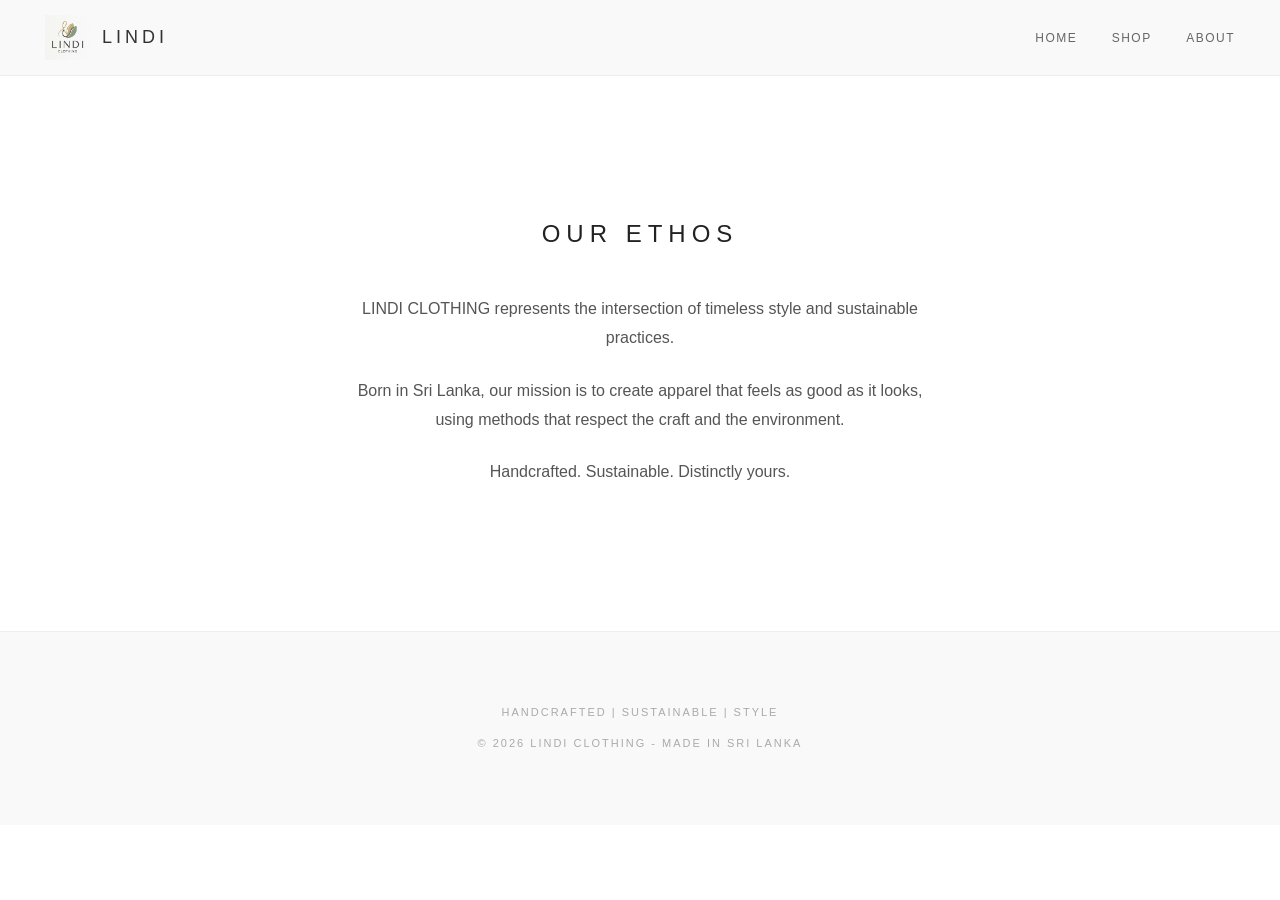
==== about.html @ 9caa73f7 "Update about.html" ====
<!DOCTYPE html>
<html lang="en">
<head>
  <meta charset="UTF-8">
  <title>About Us | LINDI CLOTHING</title>
  <meta name="viewport" content="width=device-width, initial-scale=1.0">
  <link rel="icon" type="image/png" href="favicon.png">
  <style>
    /* Modern Sans-Serif Stack */
    body { 
      font-family: 'Inter', -apple-system, BlinkMacSystemFont, "Segoe UI", Roboto, Arial, sans-serif; 
      margin: 0; 
      background: #ffffff; 
      color: #222; 
      line-height: 1.8;
    }
    
    /* Navigation - Consistent f9f9f9 */
    nav { 
      background: #f9f9f9; 
      padding: 15px 30px; 
      display: flex; 
      justify-content: space-between; 
      align-items: center; 
      border-bottom: 1px solid #eee; 
    }
    .logo-container { display: flex; align-items: center; text-decoration: none; }
    .logo-img { height: 45px; margin-right: 12px; }
    .brand-name { font-size: 18px; letter-spacing: 4px; color: #333; font-weight: 500; text-transform: uppercase; }
    nav a { color: #666; text-decoration: none; margin: 0 15px; font-size: 12px; letter-spacing: 1.5px; font-weight: 500; }
    
    /* Content Styling */
    .content { max-width: 600px; margin: 100px auto; padding: 20px; text-align: center; }
    .content h1 { font-weight: 400; letter-spacing: 6px; text-transform: uppercase; font-size: 24px; margin-bottom: 40px; }
    .content p { color: #555; font-size: 16px; margin-bottom: 24px; font-weight: 300; }
    
    /* Footer - Consistent f9f9f9 */
    footer { background: #f9f9f9; text-align: center; padding: 60px 20px; font-size: 11px; color: #aaa; letter-spacing: 2px; border-top: 1px solid #eee; margin-top: 100px; text-transform: uppercase; }
  </style>
</head>
<body>

<nav>
  <a href="index.html" class="logo-container">
    <img src="logo.png" alt="Lindi Logo" class="logo-img">
    <span class="brand-name">LINDI</span>
  </a>
  <div>
    <a href="index.html">HOME</a>
    <a href="shop.html">SHOP</a>
    <a href="about.html">ABOUT</a>
  </div>
</nav>

<div class="content">
  <h1>Our Ethos</h1>
  <p>LINDI CLOTHING represents the intersection of timeless style and sustainable practices.</p>
  <p>Born in Sri Lanka, our mission is to create apparel that feels as good as it looks, using methods that respect the craft and the environment.</p>
  <p>Handcrafted. Sustainable. Distinctly yours.</p>
</div>

<footer>
  <p>HANDCRAFTED | SUSTAINABLE | STYLE</p>
  <p>&copy; 2026 LINDI CLOTHING - MADE IN SRI LANKA</p>
</footer>

</body>
</html>
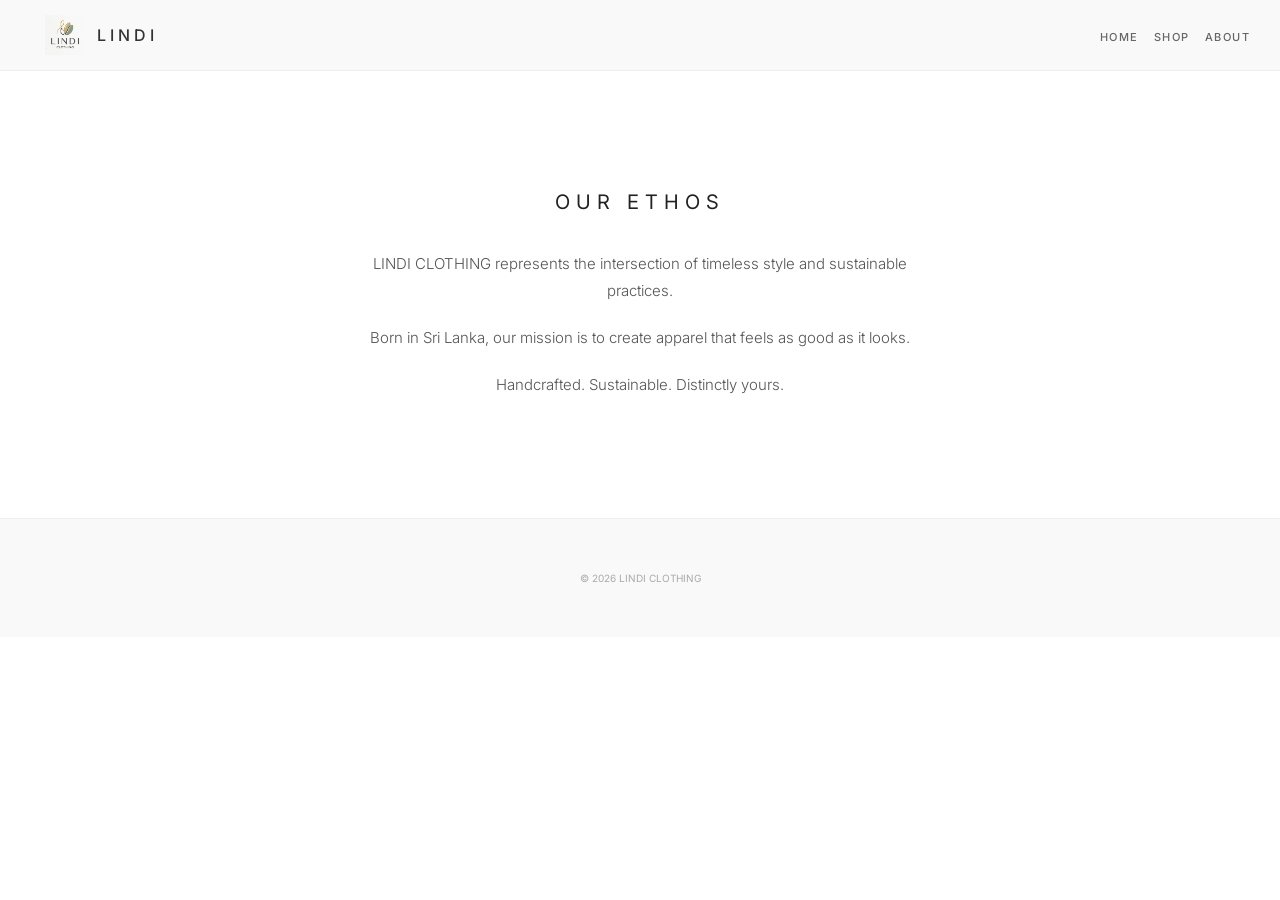
==== commit 61b9f915: "Update about.html" ====
--- a/about.html
+++ b/about.html
@@ -5,64 +5,46 @@
   <title>About Us | LINDI CLOTHING</title>
   <meta name="viewport" content="width=device-width, initial-scale=1.0">
   <link rel="icon" type="image/png" href="favicon.png">
+  <link href="https://fonts.googleapis.com/css2?family=Inter:wght@300;400;500;600&display=swap" rel="stylesheet">
   <style>
-    /* Modern Sans-Serif Stack */
-    body { 
-      font-family: 'Inter', -apple-system, BlinkMacSystemFont, "Segoe UI", Roboto, Arial, sans-serif; 
-      margin: 0; 
-      background: #ffffff; 
-      color: #222; 
-      line-height: 1.8;
+    body { font-family: 'Inter', sans-serif; margin: 0; background: #ffffff; color: #222; line-height: 1.8; }
+    nav { background: #f9f9f9; padding: 15px 30px; display: flex; justify-content: space-between; align-items: center; border-bottom: 1px solid #eee; }
+    .logo-container { display: flex; align-items: center; text-decoration: none; }
+    .logo-img { height: 40px; margin-right: 12px; }
+    .brand-name { font-size: 16px; letter-spacing: 4px; color: #333; font-weight: 500; text-transform: uppercase; }
+    nav a { color: #666; text-decoration: none; margin-left: 15px; font-size: 11px; letter-spacing: 1.5px; font-weight: 500; }
+    
+    .content { max-width: 600px; margin: 80px auto; padding: 20px; text-align: center; }
+    .content h1 { font-weight: 400; letter-spacing: 6px; text-transform: uppercase; font-size: 20px; margin-bottom: 30px; }
+    .content p { color: #555; font-size: 15px; margin-bottom: 20px; font-weight: 300; }
+    
+    footer { background: #f9f9f9; text-align: center; padding: 40px 20px; font-size: 10px; color: #aaa; border-top: 1px solid #eee; margin-top: 60px; text-transform: uppercase; }
+
+    @media (max-width: 768px) {
+      nav { flex-direction: column; padding: 15px; }
+      .logo-container { margin-bottom: 10px; }
+      nav div { display: flex; justify-content: center; width: 100%; }
+      nav a { margin: 0 10px; }
+      .content { margin: 40px auto; }
     }
-    
-    /* Navigation - Consistent f9f9f9 */
-    nav { 
-      background: #f9f9f9; 
-      padding: 15px 30px; 
-      display: flex; 
-      justify-content: space-between; 
-      align-items: center; 
-      border-bottom: 1px solid #eee; 
-    }
-    .logo-container { display: flex; align-items: center; text-decoration: none; }
-    .logo-img { height: 45px; margin-right: 12px; }
-    .brand-name { font-size: 18px; letter-spacing: 4px; color: #333; font-weight: 500; text-transform: uppercase; }
-    nav a { color: #666; text-decoration: none; margin: 0 15px; font-size: 12px; letter-spacing: 1.5px; font-weight: 500; }
-    
-    /* Content Styling */
-    .content { max-width: 600px; margin: 100px auto; padding: 20px; text-align: center; }
-    .content h1 { font-weight: 400; letter-spacing: 6px; text-transform: uppercase; font-size: 24px; margin-bottom: 40px; }
-    .content p { color: #555; font-size: 16px; margin-bottom: 24px; font-weight: 300; }
-    
-    /* Footer - Consistent f9f9f9 */
-    footer { background: #f9f9f9; text-align: center; padding: 60px 20px; font-size: 11px; color: #aaa; letter-spacing: 2px; border-top: 1px solid #eee; margin-top: 100px; text-transform: uppercase; }
   </style>
 </head>
 <body>
-
 <nav>
   <a href="index.html" class="logo-container">
     <img src="logo.png" alt="Lindi Logo" class="logo-img">
     <span class="brand-name">LINDI</span>
   </a>
-  <div>
-    <a href="index.html">HOME</a>
-    <a href="shop.html">SHOP</a>
-    <a href="about.html">ABOUT</a>
-  </div>
+  <div><a href="index.html">HOME</a><a href="shop.html">SHOP</a><a href="about.html">ABOUT</a></div>
 </nav>
 
 <div class="content">
   <h1>Our Ethos</h1>
   <p>LINDI CLOTHING represents the intersection of timeless style and sustainable practices.</p>
-  <p>Born in Sri Lanka, our mission is to create apparel that feels as good as it looks, using methods that respect the craft and the environment.</p>
+  <p>Born in Sri Lanka, our mission is to create apparel that feels as good as it looks.</p>
   <p>Handcrafted. Sustainable. Distinctly yours.</p>
 </div>
 
-<footer>
-  <p>HANDCRAFTED | SUSTAINABLE | STYLE</p>
-  <p>&copy; 2026 LINDI CLOTHING - MADE IN SRI LANKA</p>
-</footer>
-
+<footer><p>&copy; 2026 LINDI CLOTHING</p></footer>
 </body>
 </html>
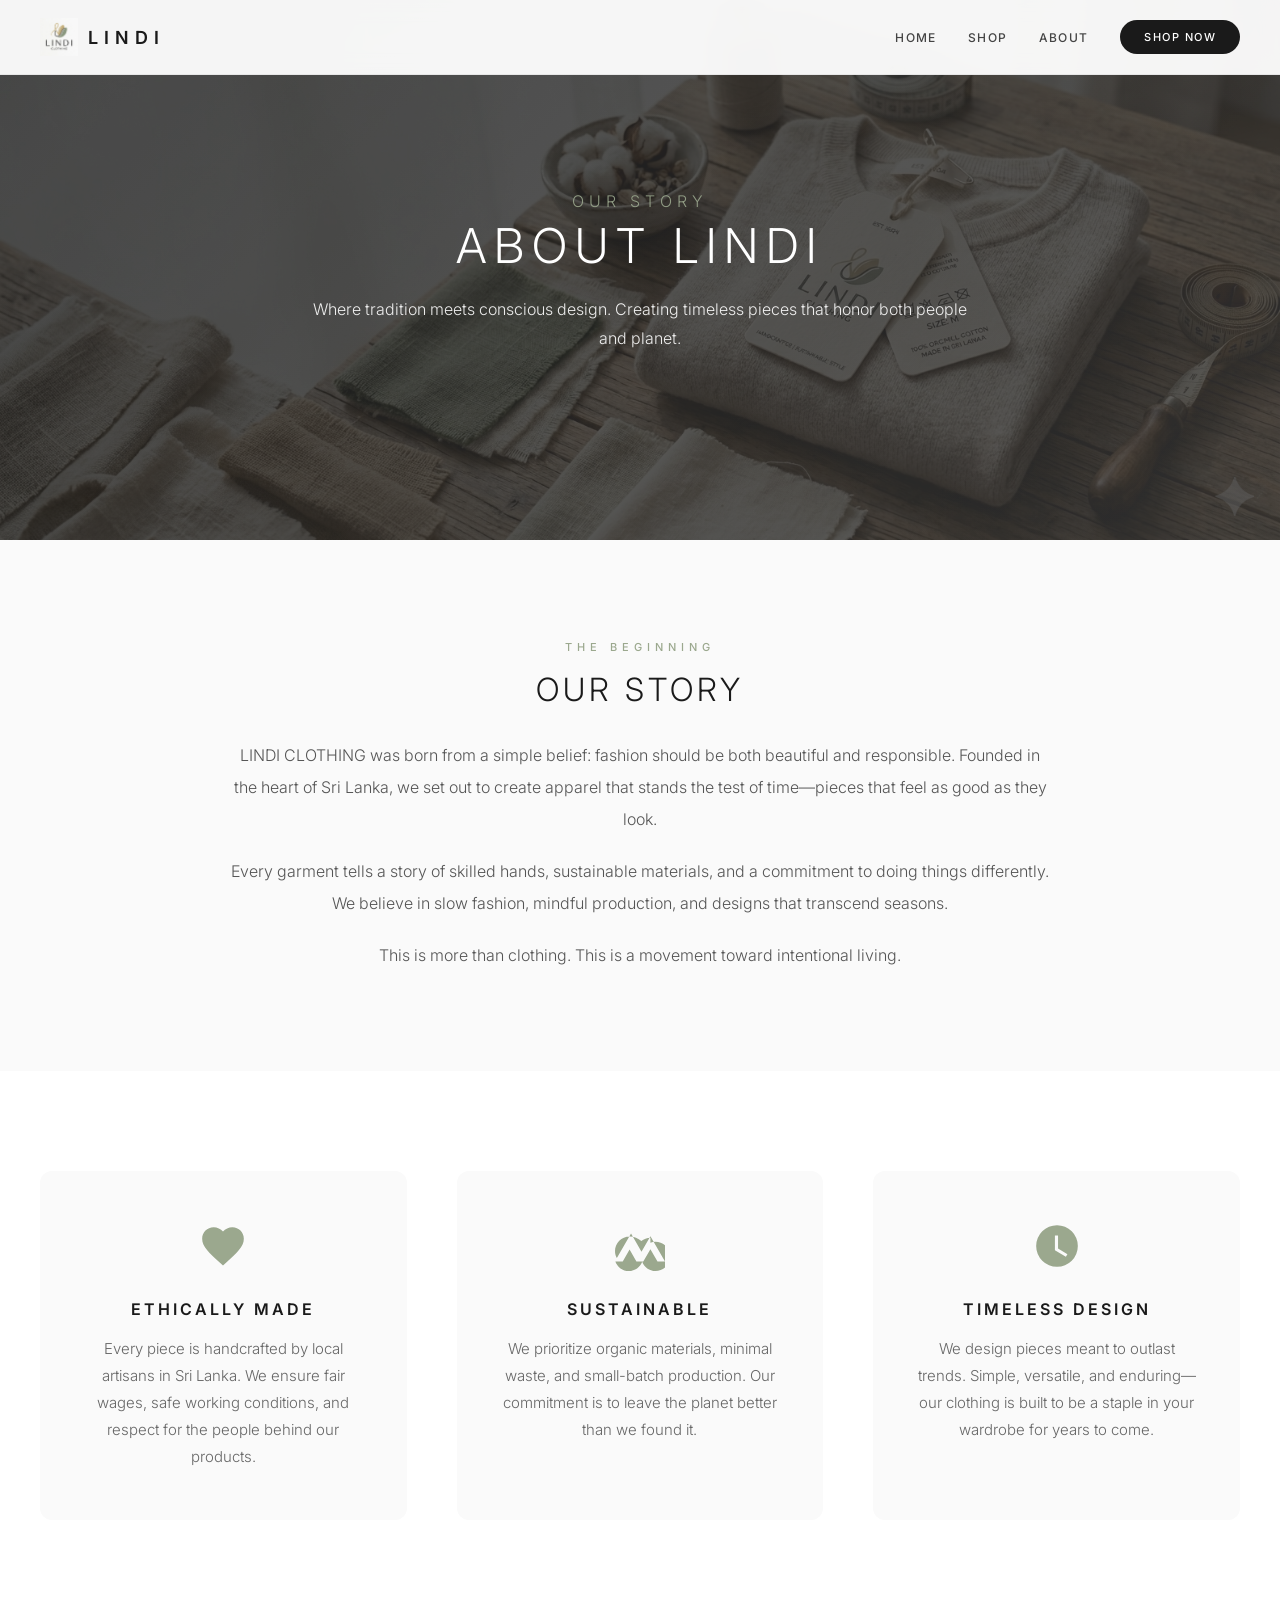
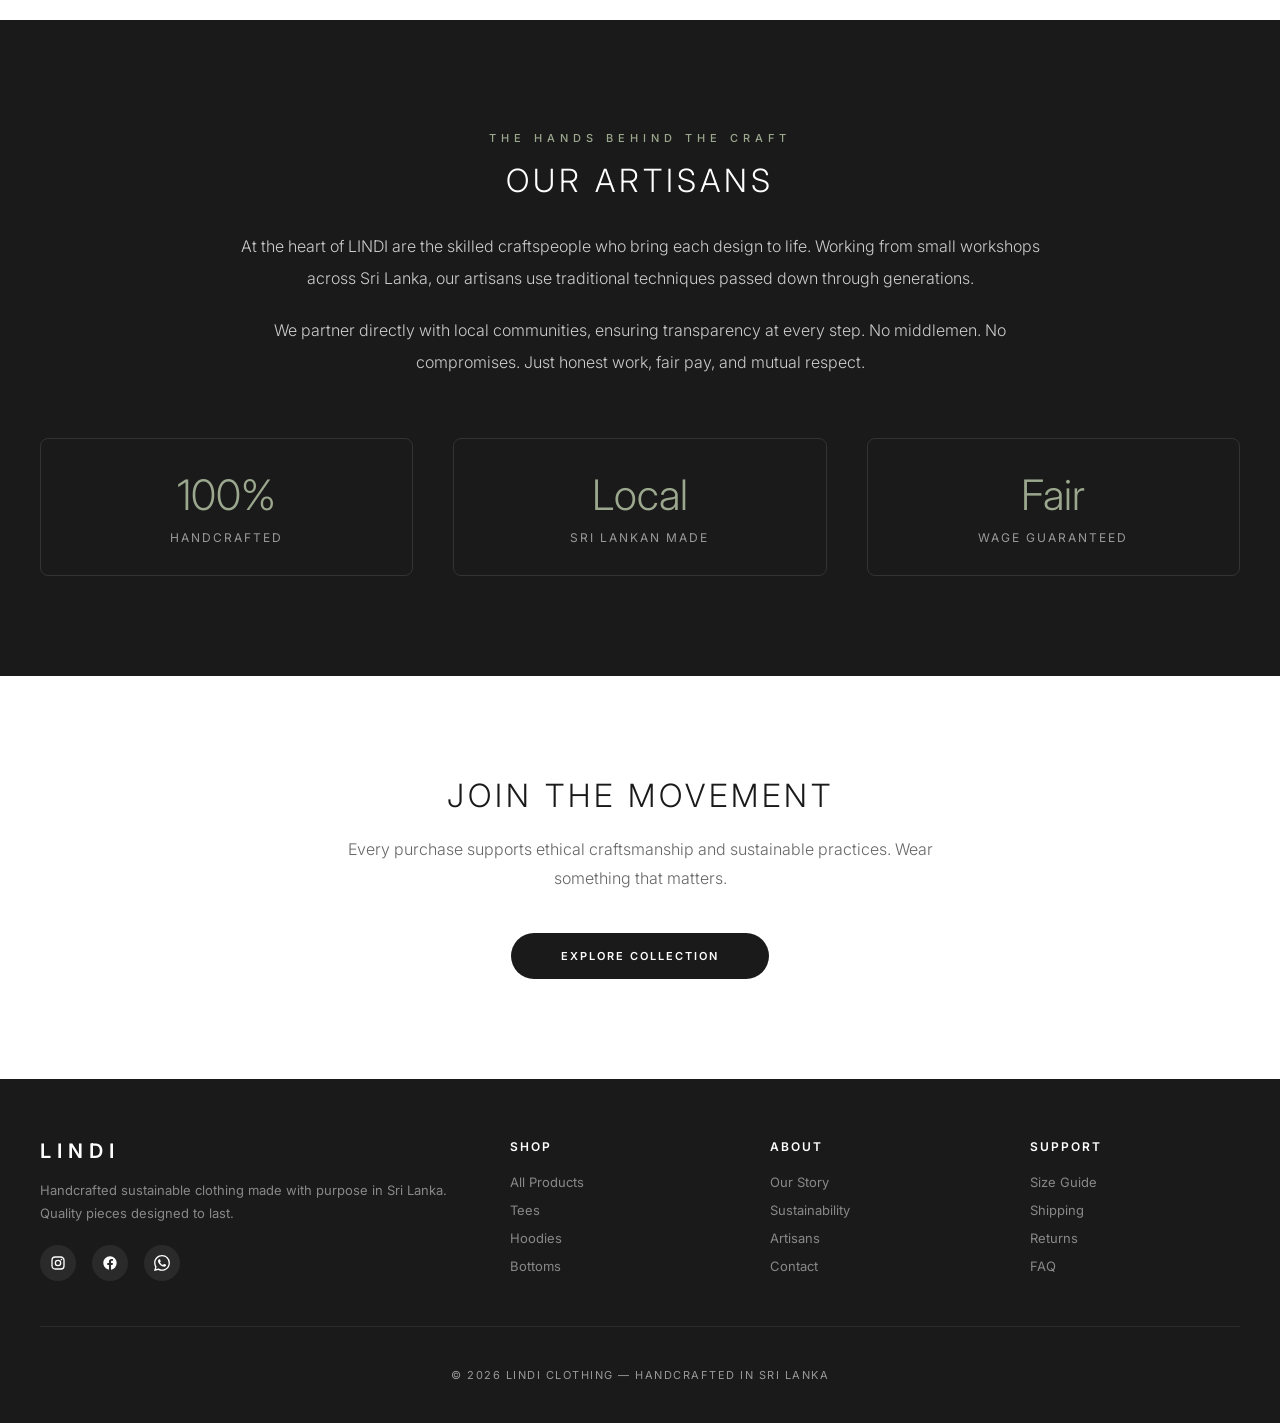
==== commit d0d68066: "Update about.html" ====
--- a/about.html
+++ b/about.html
@@ -5,46 +5,583 @@
   <title>About Us | LINDI CLOTHING</title>
   <meta name="viewport" content="width=device-width, initial-scale=1.0">
   <link rel="icon" type="image/png" href="favicon.png">
-  <link href="https://fonts.googleapis.com/css2?family=Inter:wght@300;400;500;600&display=swap" rel="stylesheet">
+  <link href="https://fonts.googleapis.com/css2?family=Inter:wght@300;400;500;600;700&display=swap" rel="stylesheet">
   <style>
-    body { font-family: 'Inter', sans-serif; margin: 0; background: #ffffff; color: #222; line-height: 1.8; }
-    nav { background: #f9f9f9; padding: 15px 30px; display: flex; justify-content: space-between; align-items: center; border-bottom: 1px solid #eee; }
-    .logo-container { display: flex; align-items: center; text-decoration: none; }
-    .logo-img { height: 40px; margin-right: 12px; }
-    .brand-name { font-size: 16px; letter-spacing: 4px; color: #333; font-weight: 500; text-transform: uppercase; }
-    nav a { color: #666; text-decoration: none; margin-left: 15px; font-size: 11px; letter-spacing: 1.5px; font-weight: 500; }
-    
-    .content { max-width: 600px; margin: 80px auto; padding: 20px; text-align: center; }
-    .content h1 { font-weight: 400; letter-spacing: 6px; text-transform: uppercase; font-size: 20px; margin-bottom: 30px; }
-    .content p { color: #555; font-size: 15px; margin-bottom: 20px; font-weight: 300; }
-    
-    footer { background: #f9f9f9; text-align: center; padding: 40px 20px; font-size: 10px; color: #aaa; border-top: 1px solid #eee; margin-top: 60px; text-transform: uppercase; }
+    *, *::before, *::after { box-sizing: border-box; }
+    body { 
+      font-family: 'Inter', sans-serif; 
+      margin: 0; 
+      background: #fafafa; 
+      color: #1a1a1a; 
+      overflow-x: hidden; 
+    }
+
+    /* --- NAVIGATION --- */
+    nav {
+      background: rgba(255, 255, 255, 0.95);
+      backdrop-filter: blur(10px);
+      padding: 18px 40px;
+      display: flex;
+      justify-content: space-between;
+      align-items: center;
+      position: fixed;
+      top: 0;
+      left: 0;
+      right: 0;
+      z-index: 1000;
+      border-bottom: 1px solid rgba(0,0,0,0.06);
+      transition: padding 0.3s, box-shadow 0.3s;
+    }
+    nav.scrolled { 
+      padding: 12px 40px; 
+      box-shadow: 0 2px 20px rgba(0,0,0,0.08);
+    }
+    .logo-container { 
+      display: flex; 
+      align-items: center; 
+      text-decoration: none;
+      transition: transform 0.3s;
+    }
+    .logo-container:hover { transform: scale(1.02); }
+    .logo-img { height: 38px; margin-right: 10px; }
+    .brand-name { 
+      font-size: 18px; 
+      letter-spacing: 6px; 
+      color: #1a1a1a; 
+      font-weight: 600; 
+      text-transform: uppercase; 
+    }
+    .nav-links { display: flex; align-items: center; gap: 32px; }
+    .nav-link { 
+      color: #444; 
+      text-decoration: none; 
+      font-size: 12px; 
+      letter-spacing: 1.2px; 
+      font-weight: 500; 
+      text-transform: uppercase; 
+      position: relative;
+      transition: color 0.3s;
+    }
+    .nav-link::after {
+      content: '';
+      position: absolute;
+      bottom: -4px;
+      left: 0;
+      width: 0;
+      height: 2px;
+      background: #9BA88E;
+      transition: width 0.3s;
+    }
+    .nav-link:hover { color: #9BA88E; }
+    .nav-link:hover::after { width: 100%; }
+    .nav-cta {
+      padding: 10px 24px;
+      background: #1a1a1a;
+      color: #fff;
+      border-radius: 30px;
+      font-size: 11px;
+      letter-spacing: 1.5px;
+      font-weight: 500;
+      text-transform: uppercase;
+      transition: all 0.3s;
+    }
+    .nav-cta:hover { 
+      background: #9BA88E; 
+      transform: translateY(-2px);
+      box-shadow: 0 4px 12px rgba(155, 168, 142, 0.3);
+    }
+    .mobile-menu-btn {
+      display: none;
+      background: none;
+      border: none;
+      cursor: pointer;
+      padding: 8px;
+    }
+    .mobile-menu-btn span {
+      display: block;
+      width: 24px;
+      height: 2px;
+      background: #1a1a1a;
+      margin: 5px 0;
+      transition: 0.3s;
+    }
+
+    /* --- HERO SECTION --- */
+    .about-hero {
+      position: relative;
+      height: 60vh;
+      display: flex;
+      align-items: center;
+      justify-content: center;
+      text-align: center;
+      background: linear-gradient(135deg, #1a1a1a 0%, #3a3a3a 100%);
+      overflow: hidden;
+      margin-top: 0;
+    }
+    .about-hero::before {
+      content: '';
+      position: absolute;
+      inset: 0;
+      background: url('hero.png') no-repeat center center;
+      background-size: cover;
+      opacity: 0.2;
+      animation: subtleZoom 15s ease-in-out infinite alternate;
+    }
+    @keyframes subtleZoom {
+      0% { transform: scale(1); }
+      100% { transform: scale(1.05); }
+    }
+    .about-hero-content {
+      position: relative;
+      z-index: 2;
+      color: #fff;
+      padding: 0 20px;
+      max-width: 700px;
+    }
+    .about-hero-eyebrow {
+      font-size: 11px;
+      letter-spacing: 5px;
+      text-transform: uppercase;
+      color: #9BA88E;
+      margin-bottom: 16px;
+      font-weight: 500;
+    }
+    .about-hero h1 {
+      font-size: 48px;
+      font-weight: 300;
+      letter-spacing: 8px;
+      text-transform: uppercase;
+      margin: 0 0 20px;
+    }
+    .about-hero p {
+      font-size: 16px;
+      font-weight: 300;
+      line-height: 1.8;
+      opacity: 0.9;
+      margin: 0;
+    }
+
+    /* --- STORY SECTION --- */
+    .story-section {
+      max-width: 900px;
+      margin: 100px auto;
+      padding: 0 40px;
+      text-align: center;
+    }
+    .section-eyebrow {
+      font-size: 11px;
+      letter-spacing: 5px;
+      text-transform: uppercase;
+      color: #9BA88E;
+      font-weight: 500;
+      margin-bottom: 16px;
+    }
+    .section-title {
+      font-size: 32px;
+      font-weight: 300;
+      letter-spacing: 4px;
+      text-transform: uppercase;
+      margin: 0 0 30px;
+    }
+    .story-text {
+      font-size: 16px;
+      line-height: 2;
+      color: #555;
+      font-weight: 300;
+      margin-bottom: 20px;
+    }
+
+    /* --- VALUES GRID --- */
+    .values-section {
+      background: #fff;
+      padding: 100px 40px;
+    }
+    .values-grid {
+      max-width: 1200px;
+      margin: 0 auto;
+      display: grid;
+      grid-template-columns: repeat(auto-fit, minmax(320px, 1fr));
+      gap: 50px;
+    }
+    .value-card {
+      text-align: center;
+      padding: 50px 40px;
+      background: #fafafa;
+      border-radius: 12px;
+      transition: all 0.3s;
+    }
+    .value-card:hover {
+      transform: translateY(-8px);
+      box-shadow: 0 12px 30px rgba(0,0,0,0.1);
+      background: #fff;
+    }
+    .value-icon {
+      width: 50px;
+      height: 50px;
+      margin: 0 auto 24px;
+      fill: #9BA88E;
+      transition: transform 0.3s;
+    }
+    .value-card:hover .value-icon {
+      transform: scale(1.1);
+    }
+    .value-title {
+      font-size: 16px;
+      letter-spacing: 3px;
+      text-transform: uppercase;
+      font-weight: 600;
+      margin: 0 0 16px;
+      color: #1a1a1a;
+    }
+    .value-desc {
+      font-size: 15px;
+      line-height: 1.8;
+      color: #666;
+      font-weight: 300;
+      margin: 0;
+    }
+
+    /* --- ARTISANS SECTION --- */
+    .artisans-section {
+      background: #1a1a1a;
+      color: #fff;
+      padding: 100px 40px;
+      text-align: center;
+    }
+    .artisans-section .section-eyebrow {
+      color: #9BA88E;
+    }
+    .artisans-section .section-title {
+      color: #fff;
+    }
+    .artisans-content {
+      max-width: 800px;
+      margin: 0 auto;
+    }
+    .artisans-text {
+      font-size: 16px;
+      line-height: 2;
+      color: #ccc;
+      font-weight: 300;
+      margin-bottom: 20px;
+    }
+    .stats {
+      display: grid;
+      grid-template-columns: repeat(auto-fit, minmax(200px, 1fr));
+      gap: 40px;
+      margin-top: 60px;
+    }
+    .stat {
+      padding: 30px 20px;
+      border: 1px solid #333;
+      border-radius: 8px;
+      transition: all 0.3s;
+    }
+    .stat:hover {
+      border-color: #9BA88E;
+      transform: translateY(-5px);
+    }
+    .stat-number {
+      font-size: 42px;
+      font-weight: 300;
+      color: #9BA88E;
+      margin: 0 0 10px;
+    }
+    .stat-label {
+      font-size: 12px;
+      letter-spacing: 2px;
+      text-transform: uppercase;
+      color: #999;
+      margin: 0;
+    }
+
+    /* --- CTA SECTION --- */
+    .cta-section {
+      background: #fff;
+      padding: 100px 40px;
+      text-align: center;
+    }
+    .cta-content {
+      max-width: 600px;
+      margin: 0 auto;
+    }
+    .cta-title {
+      font-size: 32px;
+      font-weight: 300;
+      letter-spacing: 4px;
+      text-transform: uppercase;
+      margin: 0 0 20px;
+    }
+    .cta-text {
+      font-size: 16px;
+      line-height: 1.8;
+      color: #666;
+      font-weight: 300;
+      margin: 0 0 40px;
+    }
+    .cta-btn {
+      display: inline-block;
+      padding: 16px 50px;
+      background: #1a1a1a;
+      color: #fff;
+      text-decoration: none;
+      font-size: 11px;
+      letter-spacing: 2px;
+      font-weight: 600;
+      text-transform: uppercase;
+      border-radius: 30px;
+      transition: all 0.3s;
+    }
+    .cta-btn:hover {
+      background: #9BA88E;
+      transform: translateY(-3px);
+      box-shadow: 0 8px 25px rgba(155, 168, 142, 0.4);
+    }
+
+    /* --- FOOTER --- */
+    footer {
+      background: #1a1a1a;
+      color: #999;
+      padding: 60px 40px 30px;
+    }
+    .footer-content {
+      max-width: 1200px;
+      margin: 0 auto;
+      display: grid;
+      grid-template-columns: 2fr 1fr 1fr 1fr;
+      gap: 50px;
+      margin-bottom: 40px;
+    }
+    .footer-brand h3 {
+      font-size: 20px;
+      letter-spacing: 6px;
+      text-transform: uppercase;
+      color: #fff;
+      margin: 0 0 16px;
+      font-weight: 600;
+    }
+    .footer-brand p {
+      font-size: 13px;
+      line-height: 1.8;
+      color: #888;
+      margin: 0 0 20px;
+    }
+    .social-links {
+      display: flex;
+      gap: 16px;
+    }
+    .social-links a {
+      width: 36px;
+      height: 36px;
+      background: #2a2a2a;
+      border-radius: 50%;
+      display: flex;
+      align-items: center;
+      justify-content: center;
+      transition: all 0.3s;
+    }
+    .social-links a:hover {
+      background: #9BA88E;
+      transform: translateY(-3px);
+    }
+    .social-links svg {
+      width: 16px;
+      height: 16px;
+      fill: #fff;
+    }
+    .footer-section h4 {
+      font-size: 12px;
+      letter-spacing: 2px;
+      text-transform: uppercase;
+      color: #fff;
+      margin: 0 0 20px;
+      font-weight: 600;
+    }
+    .footer-section a {
+      display: block;
+      color: #888;
+      text-decoration: none;
+      font-size: 13px;
+      margin-bottom: 12px;
+      transition: color 0.3s;
+    }
+    .footer-section a:hover { color: #9BA88E; }
+    .footer-bottom {
+      border-top: 1px solid #2a2a2a;
+      padding-top: 30px;
+      text-align: center;
+      font-size: 11px;
+      letter-spacing: 1.5px;
+      text-transform: uppercase;
+    }
+
+    /* --- RESPONSIVE --- */
+    @media (max-width: 968px) {
+      .nav-links { display: none; }
+      .mobile-menu-btn { display: block; }
+      .footer-content { grid-template-columns: 1fr; gap: 40px; }
+      .stats { grid-template-columns: 1fr; }
+    }
 
     @media (max-width: 768px) {
-      nav { flex-direction: column; padding: 15px; }
-      .logo-container { margin-bottom: 10px; }
-      nav div { display: flex; justify-content: center; width: 100%; }
-      nav a { margin: 0 10px; }
-      .content { margin: 40px auto; }
+      nav { padding: 15px 20px; }
+      .about-hero { height: 50vh; }
+      .about-hero h1 { font-size: 32px; letter-spacing: 4px; }
+      .section-title { font-size: 24px; }
+      .story-section { margin: 60px auto; padding: 0 20px; }
+      .values-section { padding: 60px 20px; }
+      .artisans-section { padding: 60px 20px; }
+      .cta-section { padding: 60px 20px; }
+      .values-grid { gap: 30px; }
     }
   </style>
 </head>
 <body>
-<nav>
+
+<!-- NAVIGATION -->
+<nav id="nav">
   <a href="index.html" class="logo-container">
     <img src="logo.png" alt="Lindi Logo" class="logo-img">
     <span class="brand-name">LINDI</span>
   </a>
-  <div><a href="index.html">HOME</a><a href="shop.html">SHOP</a><a href="about.html">ABOUT</a></div>
+  <div class="nav-links">
+    <a href="index.html" class="nav-link">Home</a>
+    <a href="shop.html" class="nav-link">Shop</a>
+    <a href="about.html" class="nav-link">About</a>
+    <a href="shop.html" class="nav-link nav-cta">Shop Now</a>
+  </div>
+  <button class="mobile-menu-btn">
+    <span></span>
+    <span></span>
+    <span></span>
+  </button>
 </nav>
 
-<div class="content">
-  <h1>Our Ethos</h1>
-  <p>LINDI CLOTHING represents the intersection of timeless style and sustainable practices.</p>
-  <p>Born in Sri Lanka, our mission is to create apparel that feels as good as it looks.</p>
-  <p>Handcrafted. Sustainable. Distinctly yours.</p>
-</div>
-
-<footer><p>&copy; 2026 LINDI CLOTHING</p></footer>
+<!-- HERO -->
+<section class="about-hero">
+  <div class="about-hero-content">
+    <p class="about-hero-eyebrow">Our Story</p>
+    <h1>About Lindi</h1>
+    <p>Where tradition meets conscious design. Creating timeless pieces that honor both people and planet.</p>
+  </div>
+</section>
+
+<!-- STORY -->
+<section class="story-section">
+  <p class="section-eyebrow">The Beginning</p>
+  <h2 class="section-title">Our Story</h2>
+  <p class="story-text">LINDI CLOTHING was born from a simple belief: fashion should be both beautiful and responsible. Founded in the heart of Sri Lanka, we set out to create apparel that stands the test of time—pieces that feel as good as they look.</p>
+  <p class="story-text">Every garment tells a story of skilled hands, sustainable materials, and a commitment to doing things differently. We believe in slow fashion, mindful production, and designs that transcend seasons.</p>
+  <p class="story-text">This is more than clothing. This is a movement toward intentional living.</p>
+</section>
+
+<!-- VALUES -->
+<section class="values-section">
+  <div class="values-grid">
+    <div class="value-card">
+      <svg class="value-icon" viewBox="0 0 24 24"><path d="M12 21.35l-1.45-1.32C5.4 15.36 2 12.28 2 8.5 2 5.42 4.42 3 7.5 3c1.74 0 3.41.81 4.5 2.09C13.09 3.81 14.76 3 16.5 3 19.58 3 22 5.42 22 8.5c0 3.78-3.4 6.86-8.55 11.54L12 21.35z"/></svg>
+      <h3 class="value-title">Ethically Made</h3>
+      <p class="value-desc">Every piece is handcrafted by local artisans in Sri Lanka. We ensure fair wages, safe working conditions, and respect for the people behind our products.</p>
+    </div>
+
+    <div class="value-card">
+      <svg class="value-icon" viewBox="0 0 24 24"><path d="M17 8C15.32 8 13.84 8.61 12.65 9.61 11.16 8.23 9.18 7.39 7 7.39 3.13 7.39 0 10.52 0 14.39c0 1.24.32 2.41.89 3.42L7.7 6.03l5.01 8.68L17 7.27 24 19.39h-3.6L17 13.52l-3.43 5.87h-3.28L7 13.7l-3.29 5.69H.16C1.1 22.07 3.65 24 6.64 24c2.93 0 5.44-1.88 6.4-4.47C14 22.12 16.5 24 19.43 24 23.3 24 26.43 20.87 26.43 17c0-3.87-3.13-7-7-7-.86 0-1.69.15-2.43.44V8z"/></svg>
+      <h3 class="value-title">Sustainable</h3>
+      <p class="value-desc">We prioritize organic materials, minimal waste, and small-batch production. Our commitment is to leave the planet better than we found it.</p>
+    </div>
+
+    <div class="value-card">
+      <svg class="value-icon" viewBox="0 0 24 24"><path d="M12 2A10 10 0 0 0 2 12a10 10 0 0 0 10 10 10 10 0 0 0 10-10A10 10 0 0 0 12 2zm.5 5v6.2l4.5 2.7-.75 1.3L11 14V7h1.5z"/></svg>
+      <h3 class="value-title">Timeless Design</h3>
+      <p class="value-desc">We design pieces meant to outlast trends. Simple, versatile, and enduring—our clothing is built to be a staple in your wardrobe for years to come.</p>
+    </div>
+  </div>
+</section>
+
+<!-- ARTISANS -->
+<section class="artisans-section">
+  <div class="artisans-content">
+    <p class="section-eyebrow">The Hands Behind the Craft</p>
+    <h2 class="section-title">Our Artisans</h2>
+    <p class="artisans-text">At the heart of LINDI are the skilled craftspeople who bring each design to life. Working from small workshops across Sri Lanka, our artisans use traditional techniques passed down through generations.</p>
+    <p class="artisans-text">We partner directly with local communities, ensuring transparency at every step. No middlemen. No compromises. Just honest work, fair pay, and mutual respect.</p>
+  </div>
+  
+  <div class="stats">
+    <div class="stat">
+      <p class="stat-number">100%</p>
+      <p class="stat-label">Handcrafted</p>
+    </div>
+    <div class="stat">
+      <p class="stat-number">Local</p>
+      <p class="stat-label">Sri Lankan Made</p>
+    </div>
+    <div class="stat">
+      <p class="stat-number">Fair</p>
+      <p class="stat-label">Wage Guaranteed</p>
+    </div>
+  </div>
+</section>
+
+<!-- CTA -->
+<section class="cta-section">
+  <div class="cta-content">
+    <h2 class="cta-title">Join the Movement</h2>
+    <p class="cta-text">Every purchase supports ethical craftsmanship and sustainable practices. Wear something that matters.</p>
+    <a href="shop.html" class="cta-btn">Explore Collection</a>
+  </div>
+</section>
+
+<!-- FOOTER -->
+<footer>
+  <div class="footer-content">
+    <div class="footer-brand">
+      <h3>LINDI</h3>
+      <p>Handcrafted sustainable clothing made with purpose in Sri Lanka. Quality pieces designed to last.</p>
+      <div class="social-links">
+        <a href="#" aria-label="Instagram"><svg viewBox="0 0 24 24"><path d="M7.8 2h8.4C19.4 2 22 4.6 22 7.8v8.4a5.8 5.8 0 0 1-5.8 5.8H7.8C4.6 22 2 19.4 2 16.2V7.8A5.8 5.8 0 0 1 7.8 2m-.2 2A3.6 3.6 0 0 0 4 7.6v8.8C4 18.39 5.61 20 7.6 20h8.8a3.6 3.6 0 0 0 3.6-3.6V7.6C20 5.61 18.39 4 16.4 4H7.6m9.65 1.5a1.25 1.25 0 0 1 1.25 1.25A1.25 1.25 0 0 1 17.25 8 1.25 1.25 0 0 1 16 6.75a1.25 1.25 0 0 1 1.25-1.25M12 7a5 5 0 0 1 5 5 5 5 0 0 1-5 5 5 5 0 0 1-5-5 5 5 0 0 1 5-5m0 2a3 3 0 0 0-3 3 3 3 0 0 0 3 3 3 3 0 0 0 3-3 3 3 0 0 0-3-3z"/></svg></a>
+        <a href="#" aria-label="Facebook"><svg viewBox="0 0 24 24"><path d="M12 2.04C6.5 2.04 2 6.53 2 12.06C2 17.06 5.66 21.21 10.44 21.96V14.96H7.9V12.06H10.44V9.85C10.44 7.34 11.93 5.96 14.22 5.96C15.31 5.96 16.45 6.15 16.45 6.15V8.62H15.19C13.95 8.62 13.56 9.39 13.56 10.18V12.06H16.34L15.89 14.96H13.56V21.96A10 10 0 0 0 22 12.06C22 6.53 17.5 2.04 12 2.04Z"/></svg></a>
+        <a href="https://wa.me/94725050456" aria-label="WhatsApp"><svg viewBox="0 0 24 24"><path d="M17.472 14.382c-.297-.149-1.758-.867-2.03-.967-.273-.099-.471-.148-.67.15-.197.297-.767.966-.94 1.164-.173.199-.347.223-.644.075-.297-.15-1.255-.463-2.39-1.475-.883-.788-1.48-1.761-1.653-2.059-.173-.297-.018-.458.13-.606.134-.133.298-.347.446-.52.149-.174.198-.298.298-.497.099-.198.05-.371-.025-.52-.075-.149-.669-1.612-.916-2.207-.242-.579-.487-.5-.669-.51-.173-.008-.371-.01-.57-.01-.198 0-.52.074-.792.372-.272.297-1.04 1.016-1.04 2.479 0 1.462 1.065 2.875 1.213 3.074.149.198 2.096 3.2 5.077 4.487.709.306 1.262.489 1.694.625.712.227 1.36.195 1.871.118.571-.085 1.758-.719 2.006-1.413.248-.694.248-1.289.173-1.413-.074-.124-.272-.198-.57-.347m-5.421 7.403h-.004a9.87 9.87 0 01-5.031-1.378l-.361-.214-3.741.982.998-3.648-.235-.374a9.86 9.86 0 01-1.51-5.26c.001-5.45 4.436-9.884 9.888-9.884 2.64 0 5.122 1.03 6.988 2.898a9.825 9.825 0 012.893 6.994c-.003 5.45-4.437 9.884-9.885 9.884m8.413-18.297A11.815 11.815 0 0012.05 0C5.495 0 .16 5.335.157 11.892c0 2.096.547 4.142 1.588 5.945L.057 24l6.305-1.654a11.882 11.882 0 005.683 1.448h.005c6.554 0 11.89-5.335 11.893-11.893a11.821 11.821 0 00-3.48-8.413z"/></svg></a>
+      </div>
+    </div>
+    <div class="footer-section">
+      <h4>Shop</h4>
+      <a href="shop.html">All Products</a>
+      <a href="shop.html">Tees</a>
+      <a href="shop.html">Hoodies</a>
+      <a href="shop.html">Bottoms</a>
+    </div>
+    <div class="footer-section">
+      <h4>About</h4>
+      <a href="about.html">Our Story</a>
+      <a href="about.html">Sustainability</a>
+      <a href="about.html">Artisans</a>
+      <a href="about.html">Contact</a>
+    </div>
+    <div class="footer-section">
+      <h4>Support</h4>
+      <a href="#">Size Guide</a>
+      <a href="#">Shipping</a>
+      <a href="#">Returns</a>
+      <a href="#">FAQ</a>
+    </div>
+  </div>
+  <div class="footer-bottom">
+    <p>&copy; 2026 LINDI CLOTHING — Handcrafted in Sri Lanka</p>
+  </div>
+</footer>
+
+<script>
+  // Scroll effect on nav
+  window.addEventListener('scroll', () => {
+    const nav = document.getElementById('nav');
+    if (window.scrollY > 50) {
+      nav.classList.add('scrolled');
+    } else {
+      nav.classList.remove('scrolled');
+    }
+  });
+</script>
+
 </body>
 </html>
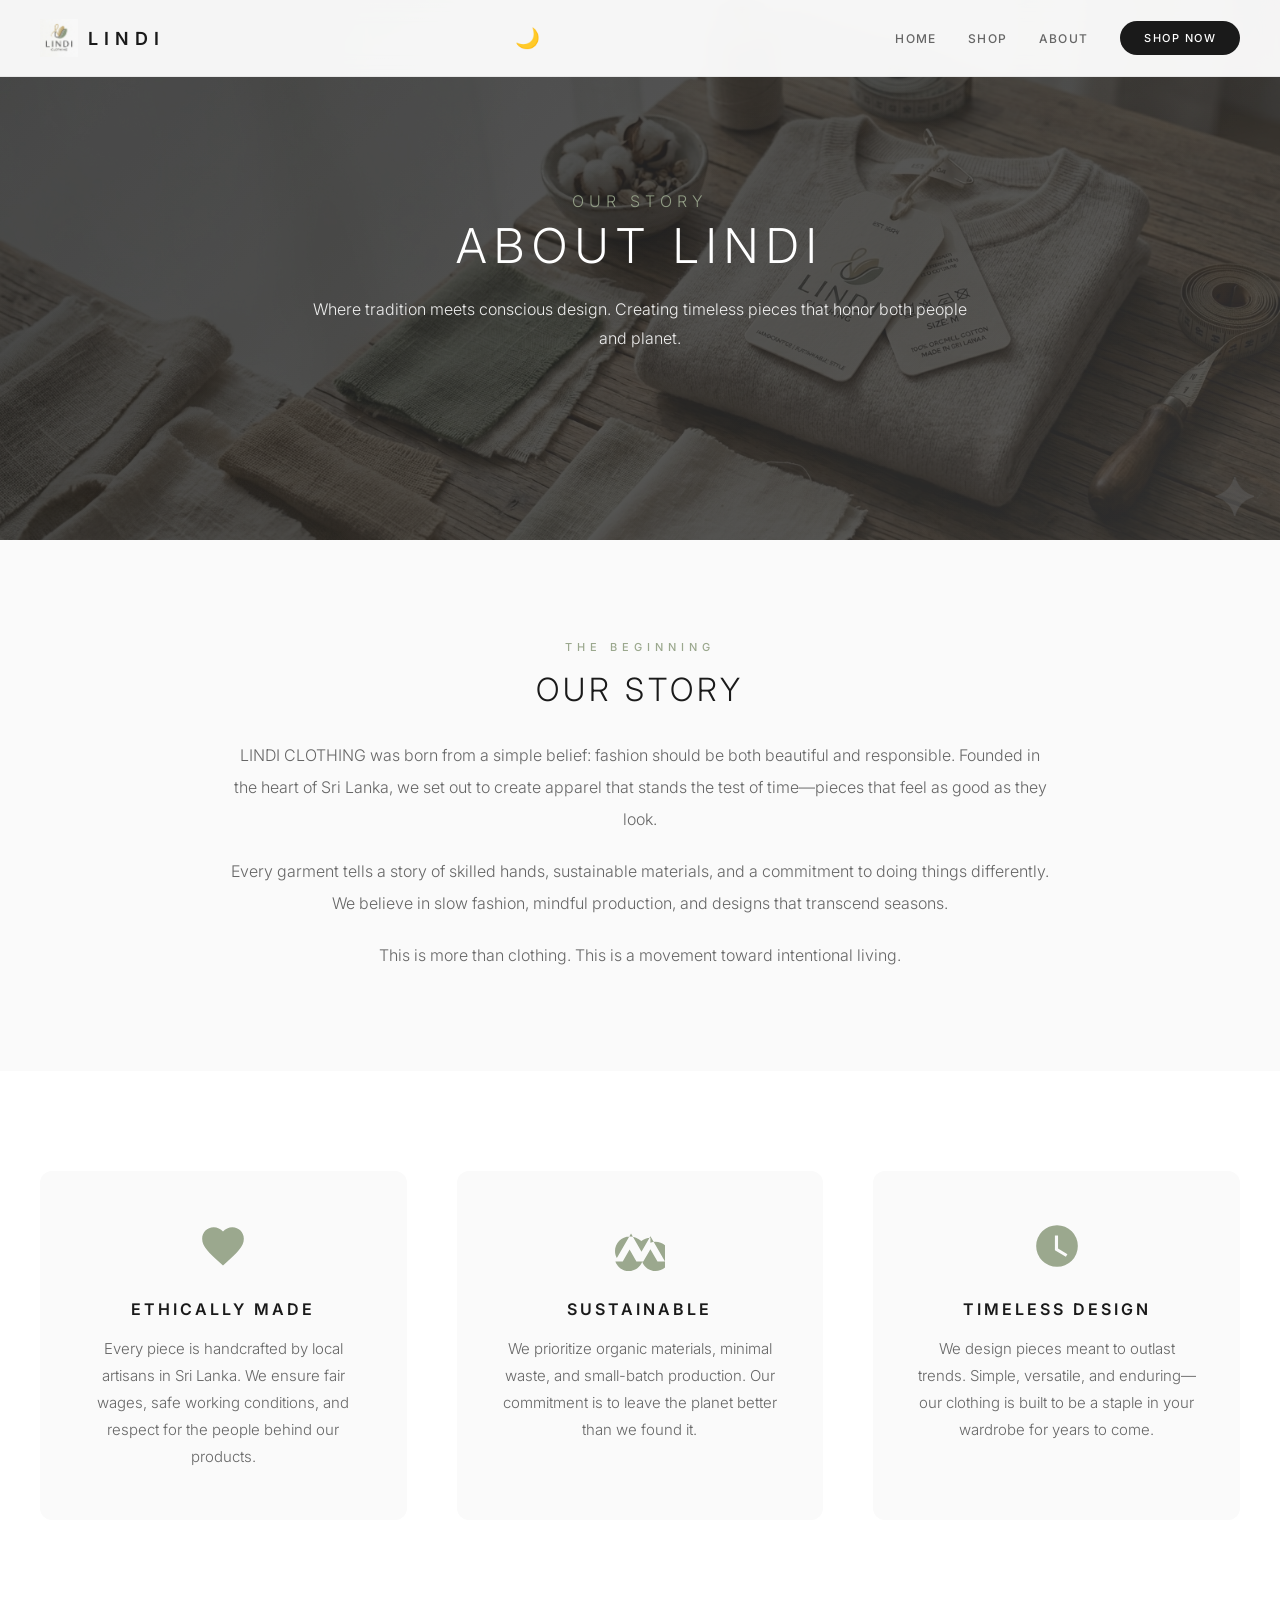
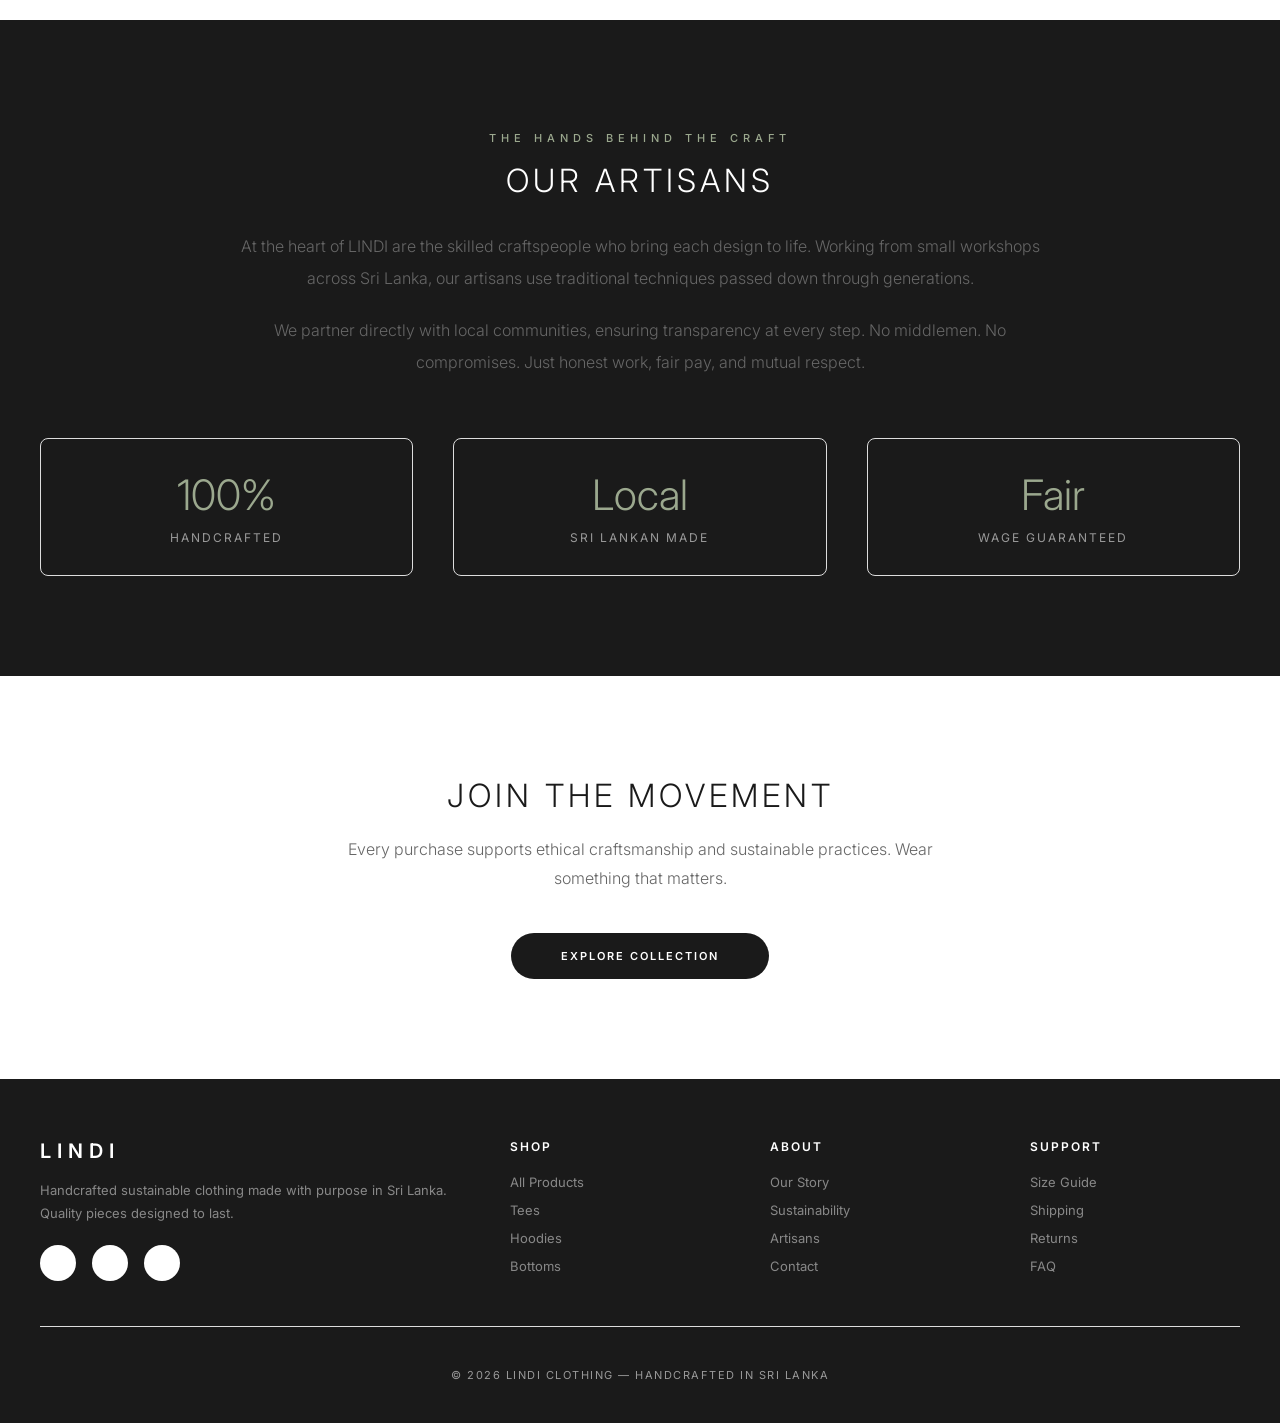
==== commit a392bea8: "feat: add dark mode to website - Implement dark mode using CSS variables and data-theme attribute. -" ====
--- a/about.html
+++ b/about.html
@@ -4,6 +4,8 @@
   <meta charset="UTF-8">
   <title>About Us | LINDI CLOTHING</title>
   <meta name="viewport" content="width=device-width, initial-scale=1.0">
+  <link rel="stylesheet" href="vars.css">
+  <script src="theme.js"></script>
   <link rel="icon" type="image/png" href="favicon.png">
   <link href="https://fonts.googleapis.com/css2?family=Inter:wght@300;400;500;600;700&display=swap" rel="stylesheet">
   <style>
@@ -11,14 +13,14 @@
     body { 
       font-family: 'Inter', sans-serif; 
       margin: 0; 
-      background: #fafafa; 
-      color: #1a1a1a; 
+      background: var(--bg-color);
+      color: var(--text-color);
       overflow-x: hidden; 
     }
 
     /* --- NAVIGATION --- */
     nav {
-      background: rgba(255, 255, 255, 0.95);
+      background: var(--nav-bg);
       backdrop-filter: blur(10px);
       padding: 18px 40px;
       display: flex;
@@ -29,12 +31,12 @@
       left: 0;
       right: 0;
       z-index: 1000;
-      border-bottom: 1px solid rgba(0,0,0,0.06);
+      border-bottom: 1px solid var(--nav-border);
       transition: padding 0.3s, box-shadow 0.3s;
     }
     nav.scrolled { 
       padding: 12px 40px; 
-      box-shadow: 0 2px 20px rgba(0,0,0,0.08);
+      box-shadow: 0 2px 20px var(--card-shadow);
     }
     .logo-container { 
       display: flex; 
@@ -47,13 +49,13 @@
     .brand-name { 
       font-size: 18px; 
       letter-spacing: 6px; 
-      color: #1a1a1a; 
+      color: var(--text-color);
       font-weight: 600; 
       text-transform: uppercase; 
     }
     .nav-links { display: flex; align-items: center; gap: 32px; }
     .nav-link { 
-      color: #444; 
+      color: var(--secondary-text);
       text-decoration: none; 
       font-size: 12px; 
       letter-spacing: 1.2px; 
@@ -69,15 +71,15 @@
       left: 0;
       width: 0;
       height: 2px;
-      background: #9BA88E;
+      background: var(--accent-color);
       transition: width 0.3s;
     }
-    .nav-link:hover { color: #9BA88E; }
+    .nav-link:hover { color: var(--accent-color); }
     .nav-link:hover::after { width: 100%; }
     .nav-cta {
       padding: 10px 24px;
-      background: #1a1a1a;
-      color: #fff;
+      background: var(--footer-bg);
+      color: var(--text-on-dark);
       border-radius: 30px;
       font-size: 11px;
       letter-spacing: 1.5px;
@@ -86,9 +88,9 @@
       transition: all 0.3s;
     }
     .nav-cta:hover { 
-      background: #9BA88E; 
+      background: var(--accent-color);
       transform: translateY(-2px);
-      box-shadow: 0 4px 12px rgba(155, 168, 142, 0.3);
+      box-shadow: 0 4px 12px rgba(var(--accent-rgb), 0.3);
     }
     .mobile-menu-btn {
       display: none;
@@ -101,7 +103,7 @@
       display: block;
       width: 24px;
       height: 2px;
-      background: #1a1a1a;
+      background: var(--footer-bg);
       margin: 5px 0;
       transition: 0.3s;
     }
@@ -114,7 +116,7 @@
       align-items: center;
       justify-content: center;
       text-align: center;
-      background: linear-gradient(135deg, #1a1a1a 0%, #3a3a3a 100%);
+      background: var(--hero-overlay);
       overflow: hidden;
       margin-top: 0;
     }
@@ -134,7 +136,7 @@
     .about-hero-content {
       position: relative;
       z-index: 2;
-      color: #fff;
+      color: var(--text-on-dark);
       padding: 0 20px;
       max-width: 700px;
     }
@@ -142,7 +144,7 @@
       font-size: 11px;
       letter-spacing: 5px;
       text-transform: uppercase;
-      color: #9BA88E;
+      color: var(--accent-color);
       margin-bottom: 16px;
       font-weight: 500;
     }
@@ -172,7 +174,7 @@
       font-size: 11px;
       letter-spacing: 5px;
       text-transform: uppercase;
-      color: #9BA88E;
+      color: var(--accent-color);
       font-weight: 500;
       margin-bottom: 16px;
     }
@@ -186,14 +188,14 @@
     .story-text {
       font-size: 16px;
       line-height: 2;
-      color: #555;
+      color: var(--secondary-text);
       font-weight: 300;
       margin-bottom: 20px;
     }
 
     /* --- VALUES GRID --- */
     .values-section {
-      background: #fff;
+      background: var(--secondary-bg);
       padding: 100px 40px;
     }
     .values-grid {
@@ -206,20 +208,20 @@
     .value-card {
       text-align: center;
       padding: 50px 40px;
-      background: #fafafa;
+      background: var(--bg-color);
       border-radius: 12px;
       transition: all 0.3s;
     }
     .value-card:hover {
       transform: translateY(-8px);
-      box-shadow: 0 12px 30px rgba(0,0,0,0.1);
-      background: #fff;
+      box-shadow: 0 12px 30px var(--card-shadow);
+      background: var(--secondary-bg);
     }
     .value-icon {
       width: 50px;
       height: 50px;
       margin: 0 auto 24px;
-      fill: #9BA88E;
+      fill: var(--accent-color);
       transition: transform 0.3s;
     }
     .value-card:hover .value-icon {
@@ -231,28 +233,28 @@
       text-transform: uppercase;
       font-weight: 600;
       margin: 0 0 16px;
-      color: #1a1a1a;
+      color: var(--text-color);
     }
     .value-desc {
       font-size: 15px;
       line-height: 1.8;
-      color: #666;
+      color: var(--secondary-text);
       font-weight: 300;
       margin: 0;
     }
 
     /* --- ARTISANS SECTION --- */
     .artisans-section {
-      background: #1a1a1a;
-      color: #fff;
+      background: var(--footer-bg);
+      color: var(--text-on-dark);
       padding: 100px 40px;
       text-align: center;
     }
     .artisans-section .section-eyebrow {
-      color: #9BA88E;
+      color: var(--accent-color);
     }
     .artisans-section .section-title {
-      color: #fff;
+      color: var(--text-on-dark);
     }
     .artisans-content {
       max-width: 800px;
@@ -261,7 +263,7 @@
     .artisans-text {
       font-size: 16px;
       line-height: 2;
-      color: #ccc;
+      color: var(--secondary-text);
       font-weight: 300;
       margin-bottom: 20px;
     }
@@ -273,31 +275,31 @@
     }
     .stat {
       padding: 30px 20px;
-      border: 1px solid #333;
+      border: 1px solid var(--border-color);
       border-radius: 8px;
       transition: all 0.3s;
     }
     .stat:hover {
-      border-color: #9BA88E;
+      border-color: var(--accent-color);
       transform: translateY(-5px);
     }
     .stat-number {
       font-size: 42px;
       font-weight: 300;
-      color: #9BA88E;
+      color: var(--accent-color);
       margin: 0 0 10px;
     }
     .stat-label {
       font-size: 12px;
       letter-spacing: 2px;
       text-transform: uppercase;
-      color: #999;
+      color: var(--footer-text);
       margin: 0;
     }
 
     /* --- CTA SECTION --- */
     .cta-section {
-      background: #fff;
+      background: var(--secondary-bg);
       padding: 100px 40px;
       text-align: center;
     }
@@ -315,15 +317,15 @@
     .cta-text {
       font-size: 16px;
       line-height: 1.8;
-      color: #666;
+      color: var(--secondary-text);
       font-weight: 300;
       margin: 0 0 40px;
     }
     .cta-btn {
       display: inline-block;
       padding: 16px 50px;
-      background: #1a1a1a;
-      color: #fff;
+      background: var(--footer-bg);
+      color: var(--text-on-dark);
       text-decoration: none;
       font-size: 11px;
       letter-spacing: 2px;
@@ -333,15 +335,15 @@
       transition: all 0.3s;
     }
     .cta-btn:hover {
-      background: #9BA88E;
+      background: var(--accent-color);
       transform: translateY(-3px);
-      box-shadow: 0 8px 25px rgba(155, 168, 142, 0.4);
+      box-shadow: 0 8px 25px rgba(var(--accent-rgb), 0.4);
     }
 
     /* --- FOOTER --- */
     footer {
-      background: #1a1a1a;
-      color: #999;
+      background: var(--footer-bg);
+      color: var(--footer-text);
       padding: 60px 40px 30px;
     }
     .footer-content {
@@ -356,14 +358,14 @@
       font-size: 20px;
       letter-spacing: 6px;
       text-transform: uppercase;
-      color: #fff;
+      color: var(--text-on-dark);
       margin: 0 0 16px;
       font-weight: 600;
     }
     .footer-brand p {
       font-size: 13px;
       line-height: 1.8;
-      color: #888;
+      color: var(--muted-text);
       margin: 0 0 20px;
     }
     .social-links {
@@ -373,7 +375,7 @@
     .social-links a {
       width: 36px;
       height: 36px;
-      background: #2a2a2a;
+      background: var(--secondary-bg);
       border-radius: 50%;
       display: flex;
       align-items: center;
@@ -381,33 +383,33 @@
       transition: all 0.3s;
     }
     .social-links a:hover {
-      background: #9BA88E;
+      background: var(--accent-color);
       transform: translateY(-3px);
     }
     .social-links svg {
       width: 16px;
       height: 16px;
-      fill: #fff;
+      fill: var(--secondary-bg);
     }
     .footer-section h4 {
       font-size: 12px;
       letter-spacing: 2px;
       text-transform: uppercase;
-      color: #fff;
+      color: var(--text-on-dark);
       margin: 0 0 20px;
       font-weight: 600;
     }
     .footer-section a {
       display: block;
-      color: #888;
+      color: var(--muted-text);
       text-decoration: none;
       font-size: 13px;
       margin-bottom: 12px;
       transition: color 0.3s;
     }
-    .footer-section a:hover { color: #9BA88E; }
+    .footer-section a:hover { color: var(--accent-color); }
     .footer-bottom {
-      border-top: 1px solid #2a2a2a;
+      border-top: 1px solid var(--border-color);
       padding-top: 30px;
       text-align: center;
       font-size: 11px;
@@ -444,6 +446,7 @@
     <img src="logo.png" alt="Lindi Logo" class="logo-img">
     <span class="brand-name">LINDI</span>
   </a>
+    <button id="theme-toggle" aria-label="Toggle Theme" style="background:none; border:none; cursor:pointer; font-size:20px; padding:0; margin-left:10px;"></button>
   <div class="nav-links">
     <a href="index.html" class="nav-link">Home</a>
     <a href="shop.html" class="nav-link">Shop</a>
--- a/vars.css
+++ b/vars.css
@@ -0,0 +1,76 @@
+:root {
+  --bg-color: #fafafa;
+  --secondary-bg: #ffffff;
+  --bg-rgb-fallback: 255, 255, 255;
+  --text-color: #1a1a1a;
+  --secondary-text: #666666;
+  --muted-text: #888888;
+  --accent-color: #9BA88E;
+  --accent-rgb: 155, 168, 142;
+  --accent-dark: #7a8a6e;
+  --border-color: #dddddd;
+  --light-grey: #f8f8f8;
+  --nav-bg: rgba(255, 255, 255, 0.95);
+  --nav-border: rgba(0, 0, 0, 0.06);
+  --footer-bg: #1a1a1a;
+  --footer-text: #999999;
+  --text-on-dark: #ffffff;
+  --card-shadow: rgba(0, 0, 0, 0.08);
+  --card-shadow-hover: rgba(0, 0, 0, 0.15);
+  --hero-overlay: linear-gradient(135deg, #1a1a1a 0%, #3a3a3a 100%);
+  --modal-bg: #ffffff;
+  --modal-overlay: rgba(0, 0, 0, 0.65);
+}
+
+[data-theme="dark"] {
+  --bg-color: #121212;
+  --secondary-bg: #1e1e1e;
+  --bg-rgb-fallback: 30, 30, 30;
+  --text-color: #f5f5f5;
+  --secondary-text: #bbbbbb;
+  --muted-text: #999999;
+  --accent-color: #B4C4A8;
+  --accent-rgb: 180, 196, 168;
+  --accent-dark: #8e9e82;
+  --border-color: #333333;
+  --light-grey: #2a2a2a;
+  --nav-bg: rgba(18, 18, 18, 0.95);
+  --nav-border: rgba(255, 255, 255, 0.1);
+  --footer-bg: #0a0a0a;
+  --footer-text: #888888;
+  --text-on-dark: #ffffff;
+  --card-shadow: rgba(0, 0, 0, 0.4);
+  --card-shadow-hover: rgba(0, 0, 0, 0.6);
+  --hero-overlay: linear-gradient(135deg, #0a0a0a 0%, #222222 100%);
+  --modal-bg: #1e1e1e;
+  --modal-overlay: rgba(0, 0, 0, 0.85);
+}
+
+#theme-toggle {
+    background: none;
+    border: 1px solid var(--border-color);
+    border-radius: 50%;
+    width: 40px;
+    height: 40px;
+    cursor: pointer;
+    display: flex;
+    align-items: center;
+    justify-content: center;
+    font-size: 1.2rem;
+    transition: all 0.3s ease;
+    margin: 0 15px;
+    color: var(--text-color);
+}
+
+#theme-toggle:hover {
+    background-color: var(--light-grey);
+    transform: scale(1.1);
+}
+
+[data-theme="light"] #theme-toggle::before {
+    content: "🌙";
+}
+
+[data-theme="dark"] #theme-toggle::before {
+    content: "☀️";
+}
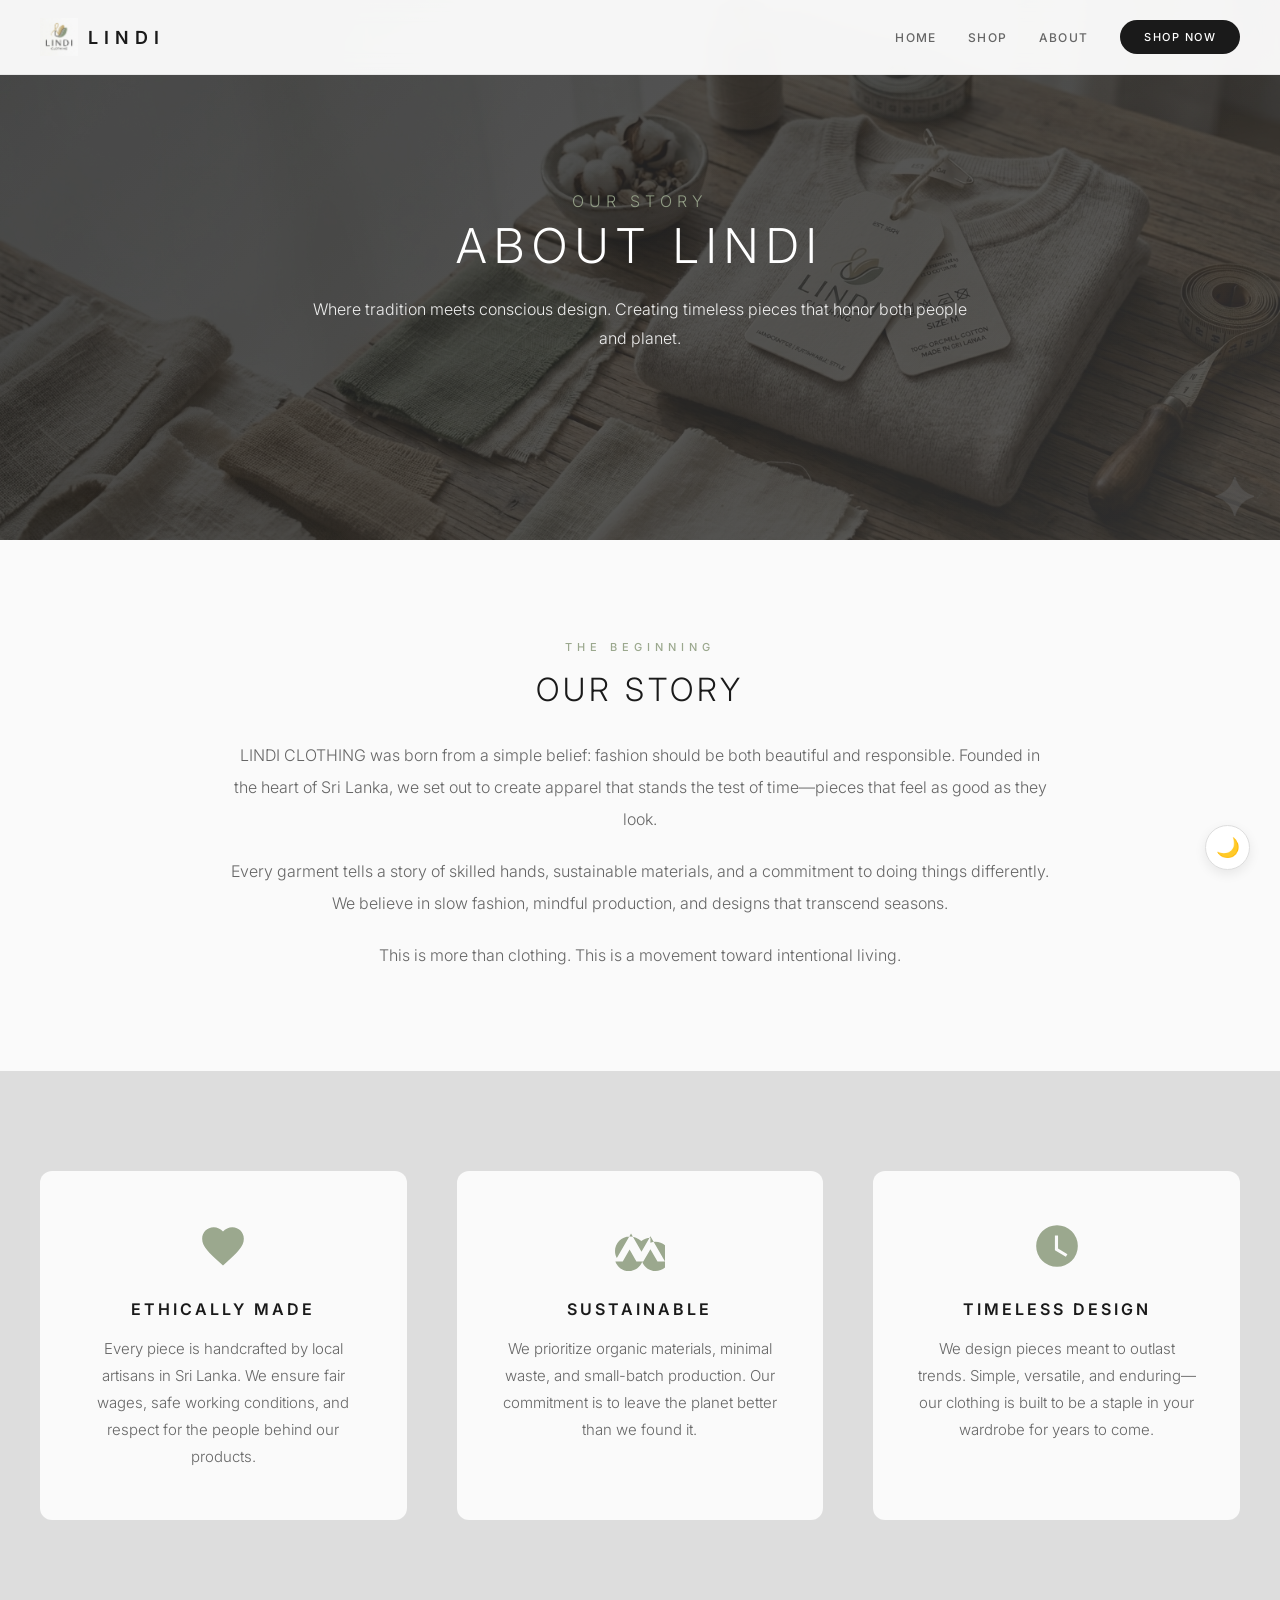
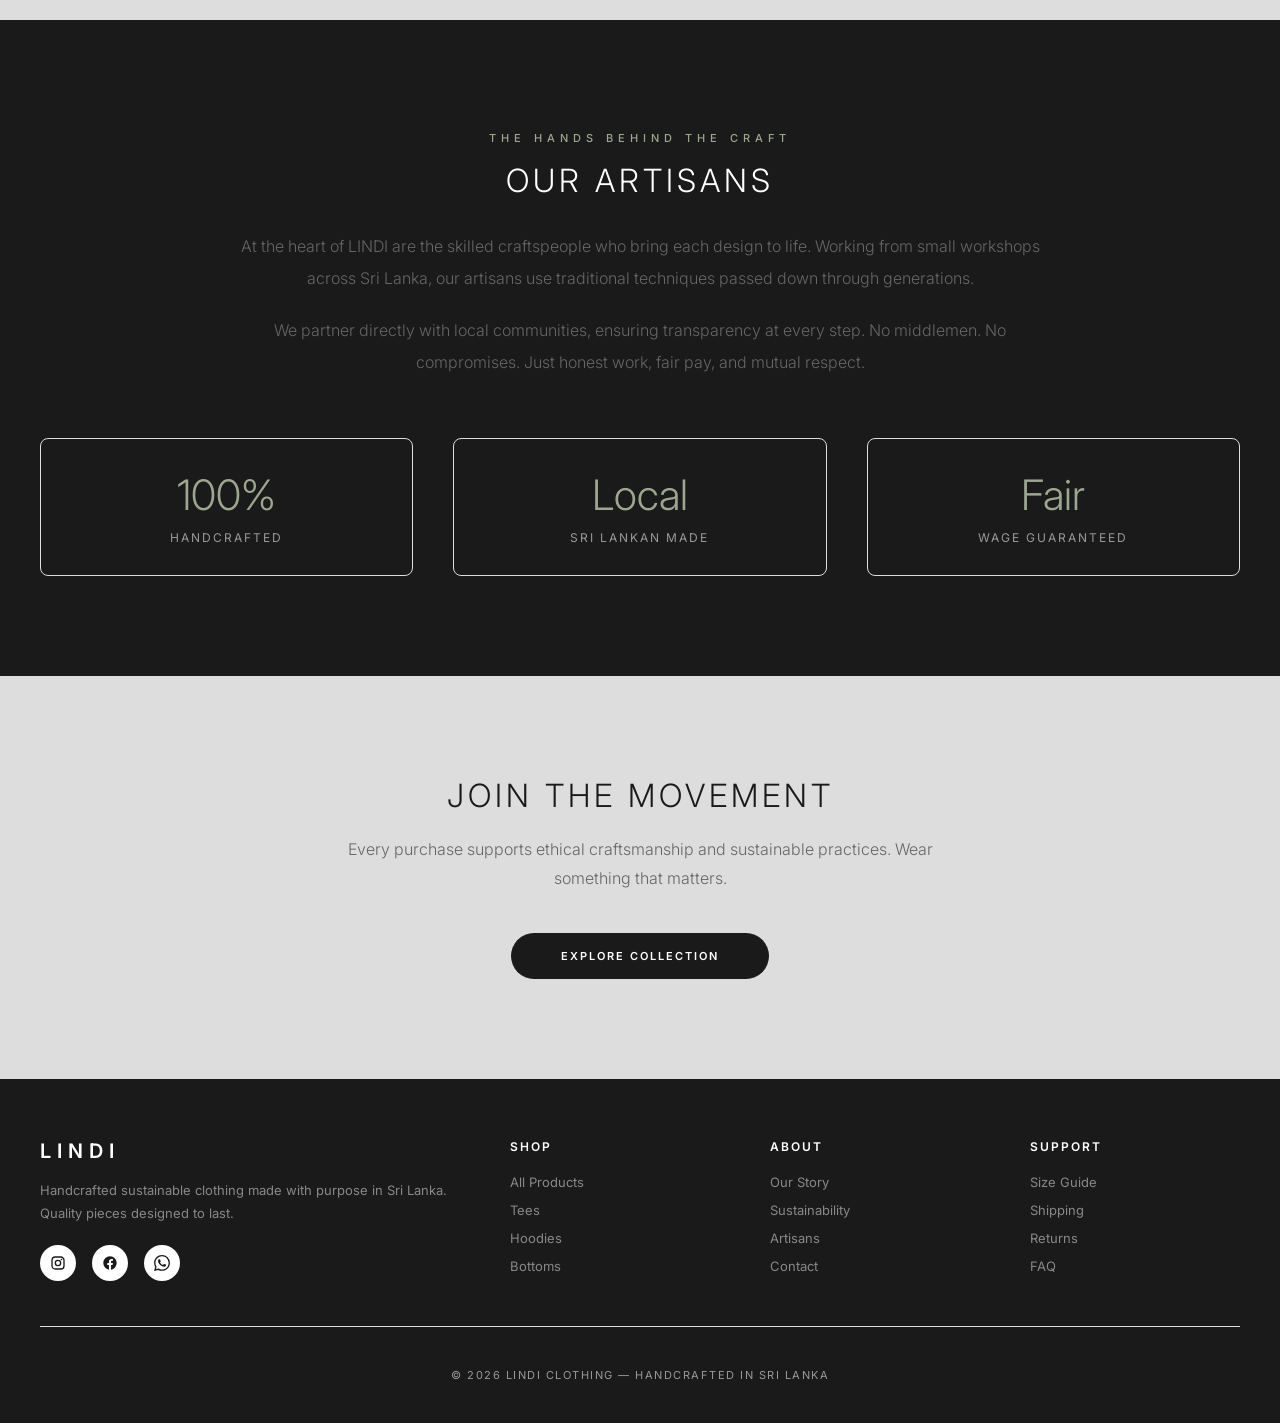
==== commit a915e5f1: "feat: refine dark mode with better contrast and fixed toggle position - Fix contrast for brand name," ====
--- a/about.html
+++ b/about.html
@@ -195,7 +195,7 @@
 
     /* --- VALUES GRID --- */
     .values-section {
-      background: var(--secondary-bg);
+      background: var(--border-color);
       padding: 100px 40px;
     }
     .values-grid {
@@ -215,7 +215,7 @@
     .value-card:hover {
       transform: translateY(-8px);
       box-shadow: 0 12px 30px var(--card-shadow);
-      background: var(--secondary-bg);
+      background: var(--border-color);
     }
     .value-icon {
       width: 50px;
@@ -299,7 +299,7 @@
 
     /* --- CTA SECTION --- */
     .cta-section {
-      background: var(--secondary-bg);
+      background: var(--border-color);
       padding: 100px 40px;
       text-align: center;
     }
@@ -386,10 +386,13 @@
       background: var(--accent-color);
       transform: translateY(-3px);
     }
+    .social-links a:hover svg {
+      fill: var(--text-on-dark);
+    }
     .social-links svg {
       width: 16px;
       height: 16px;
-      fill: var(--secondary-bg);
+      fill: var(--text-color);
     }
     .footer-section h4 {
       font-size: 12px;
@@ -446,7 +449,6 @@
     <img src="logo.png" alt="Lindi Logo" class="logo-img">
     <span class="brand-name">LINDI</span>
   </a>
-    <button id="theme-toggle" aria-label="Toggle Theme" style="background:none; border:none; cursor:pointer; font-size:20px; padding:0; margin-left:10px;"></button>
   <div class="nav-links">
     <a href="index.html" class="nav-link">Home</a>
     <a href="shop.html" class="nav-link">Shop</a>
@@ -586,5 +588,6 @@
   });
 </script>
 
+  <button id="theme-toggle" aria-label="Toggle Theme"></button>
 </body>
 </html>
--- a/vars.css
+++ b/vars.css
@@ -15,6 +15,7 @@
   --footer-bg: #1a1a1a;
   --footer-text: #999999;
   --text-on-dark: #ffffff;
+  --hero-text: #ffffff;
   --card-shadow: rgba(0, 0, 0, 0.08);
   --card-shadow-hover: rgba(0, 0, 0, 0.15);
   --hero-overlay: linear-gradient(135deg, #1a1a1a 0%, #3a3a3a 100%);
@@ -39,6 +40,7 @@
   --footer-bg: #0a0a0a;
   --footer-text: #888888;
   --text-on-dark: #ffffff;
+  --hero-text: #ffffff;
   --card-shadow: rgba(0, 0, 0, 0.4);
   --card-shadow-hover: rgba(0, 0, 0, 0.6);
   --hero-overlay: linear-gradient(135deg, #0a0a0a 0%, #222222 100%);
@@ -47,19 +49,23 @@
 }
 
 #theme-toggle {
-    background: none;
+    position: fixed;
+    bottom: 30px;
+    right: 30px;
+    z-index: 9999;
+    background: var(--secondary-bg);
     border: 1px solid var(--border-color);
     border-radius: 50%;
-    width: 40px;
-    height: 40px;
+    width: 45px;
+    height: 45px;
     cursor: pointer;
     display: flex;
     align-items: center;
     justify-content: center;
     font-size: 1.2rem;
     transition: all 0.3s ease;
-    margin: 0 15px;
     color: var(--text-color);
+    box-shadow: 0 4px 12px var(--card-shadow);
 }
 
 #theme-toggle:hover {
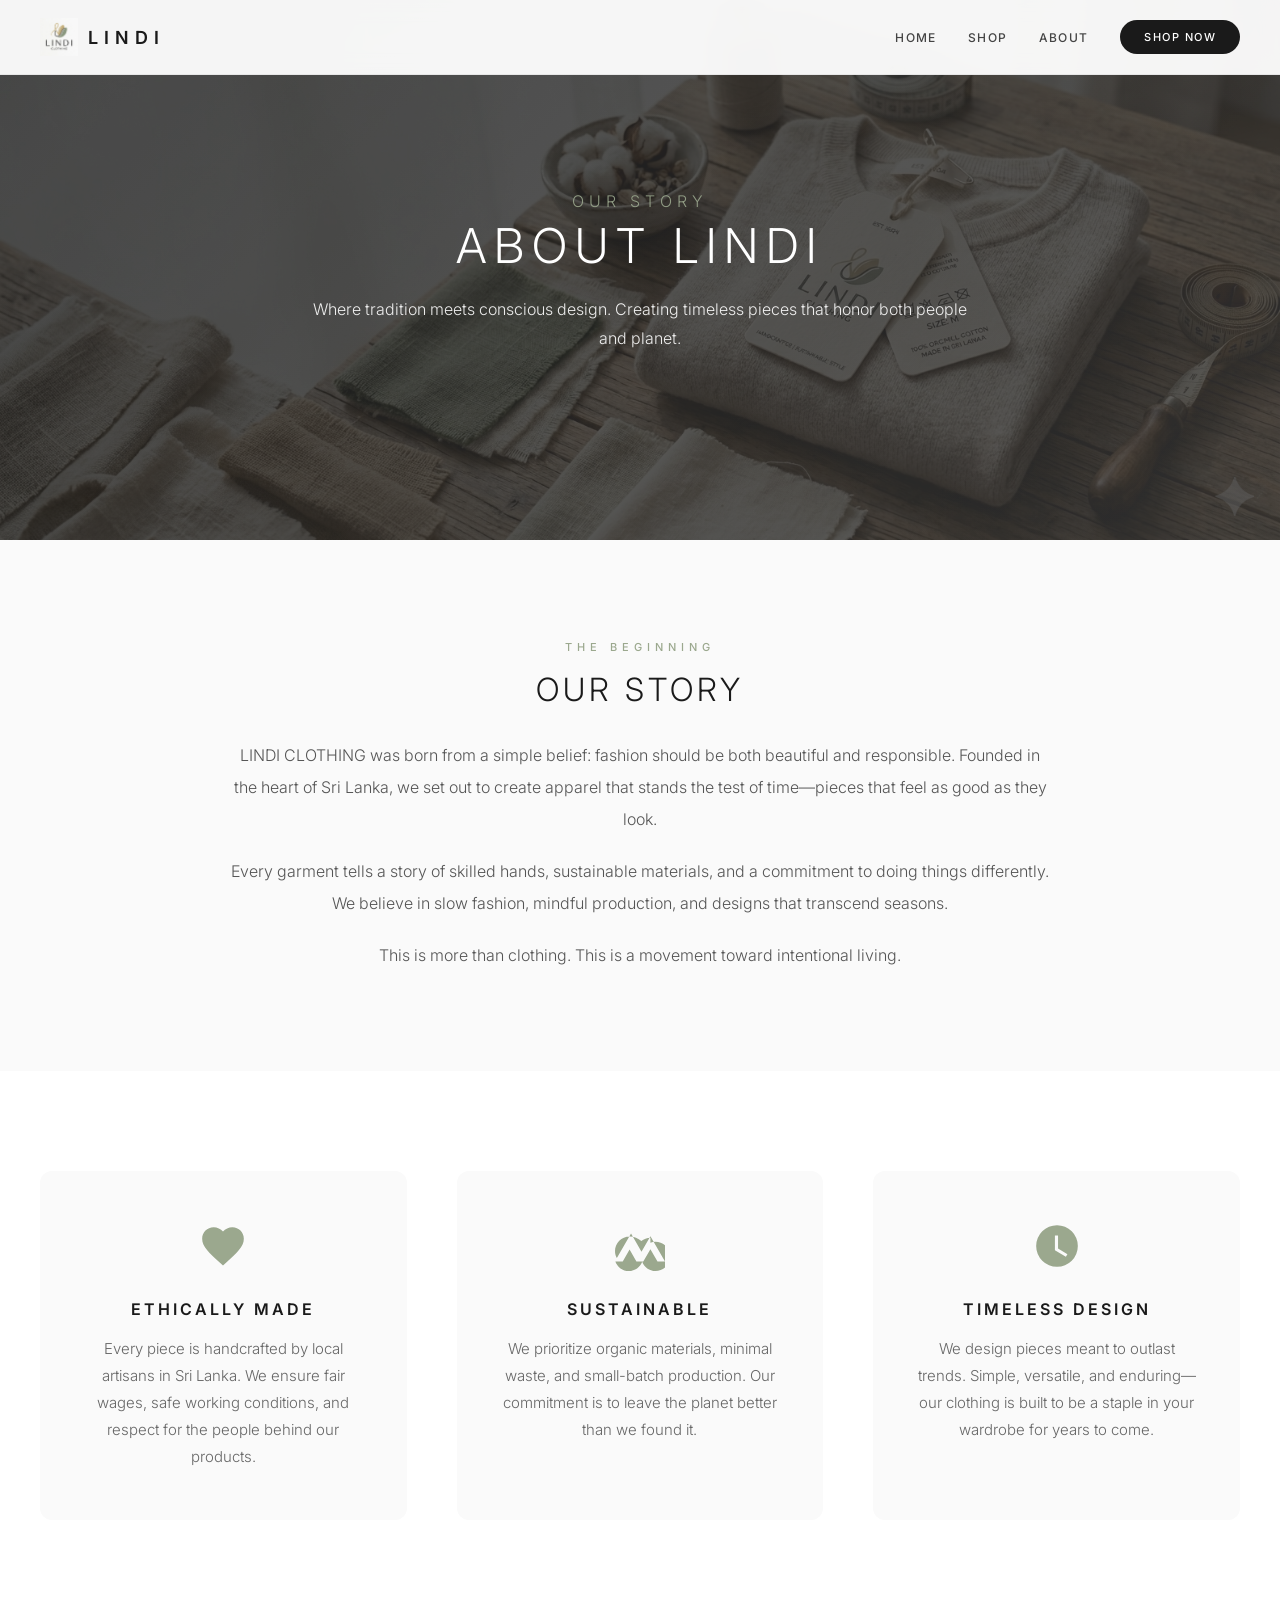
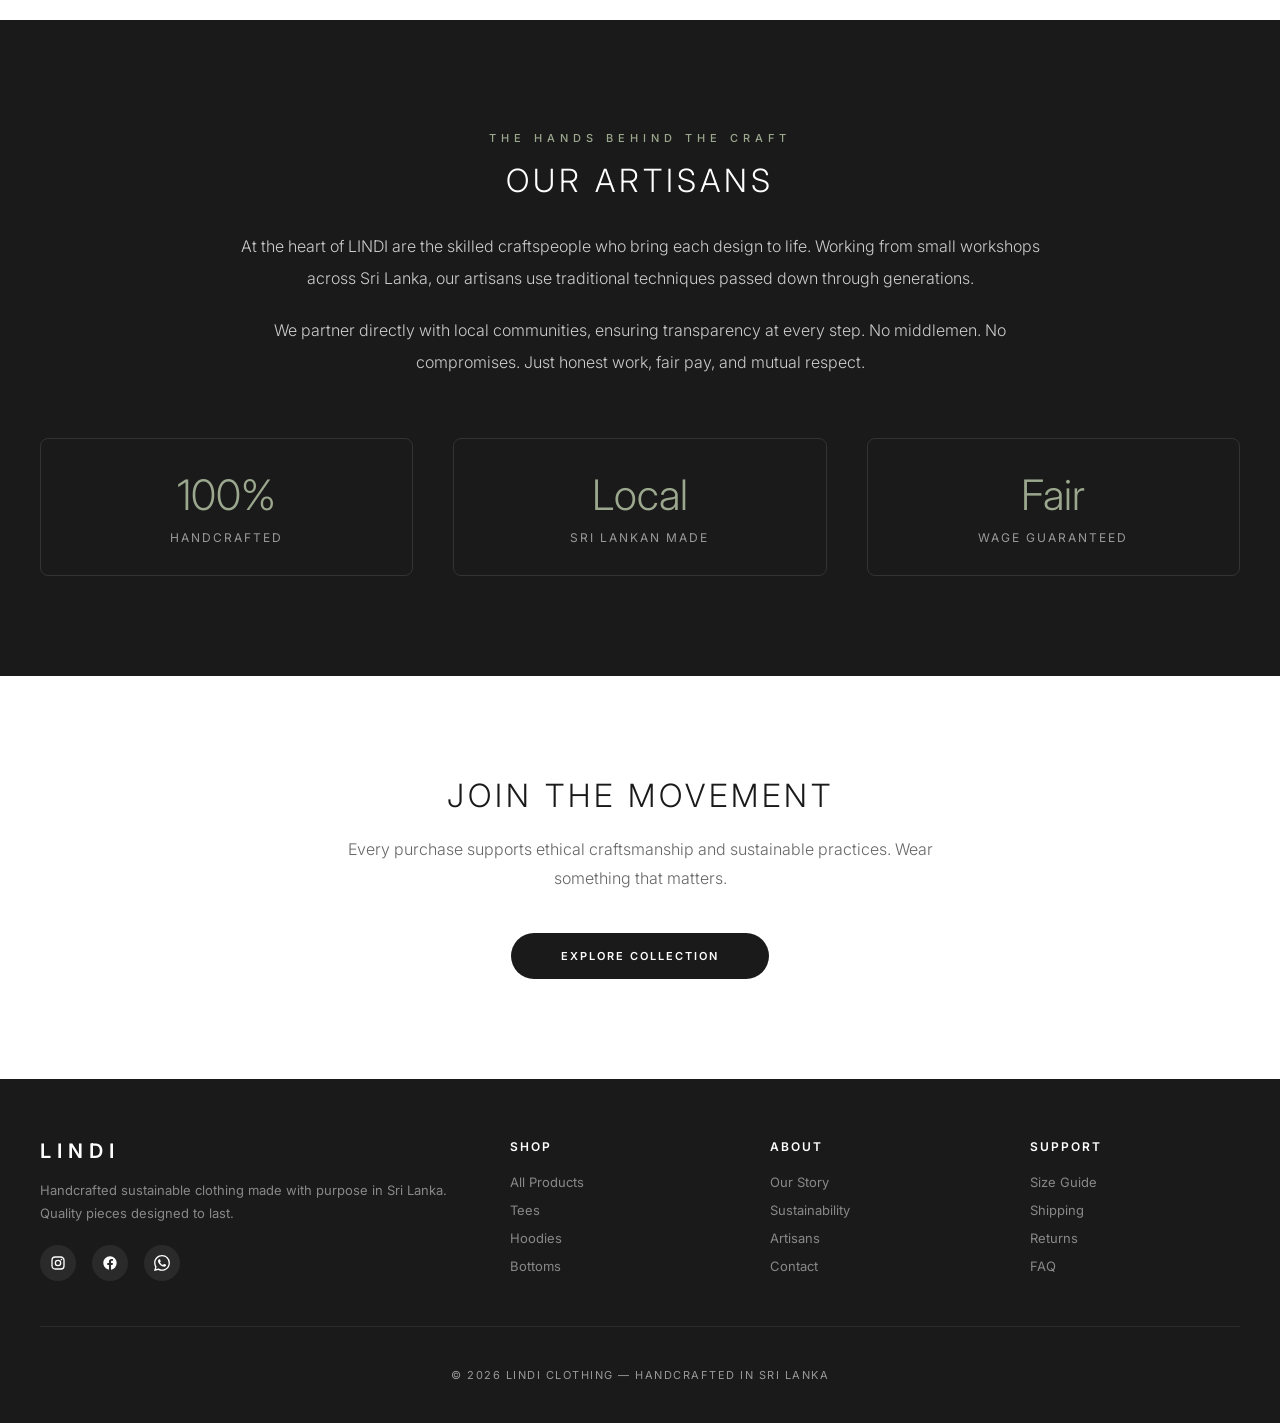
==== commit 5e8140c2: "revert: remove dark theme implementation - Deleted theme.js and vars.css. - Restored index.html, sho" ====
--- a/about.html
+++ b/about.html
@@ -4,8 +4,6 @@
   <meta charset="UTF-8">
   <title>About Us | LINDI CLOTHING</title>
   <meta name="viewport" content="width=device-width, initial-scale=1.0">
-  <link rel="stylesheet" href="vars.css">
-  <script src="theme.js"></script>
   <link rel="icon" type="image/png" href="favicon.png">
   <link href="https://fonts.googleapis.com/css2?family=Inter:wght@300;400;500;600;700&display=swap" rel="stylesheet">
   <style>
@@ -13,14 +11,14 @@
     body { 
       font-family: 'Inter', sans-serif; 
       margin: 0; 
-      background: var(--bg-color);
-      color: var(--text-color);
+      background: #fafafa;
+      color: #1a1a1a;
       overflow-x: hidden; 
     }
 
     /* --- NAVIGATION --- */
     nav {
-      background: var(--nav-bg);
+      background: rgba(255, 255, 255, 0.95);
       backdrop-filter: blur(10px);
       padding: 18px 40px;
       display: flex;
@@ -31,12 +29,12 @@
       left: 0;
       right: 0;
       z-index: 1000;
-      border-bottom: 1px solid var(--nav-border);
+      border-bottom: 1px solid rgba(0,0,0,0.06);
       transition: padding 0.3s, box-shadow 0.3s;
     }
     nav.scrolled { 
       padding: 12px 40px; 
-      box-shadow: 0 2px 20px var(--card-shadow);
+      box-shadow: 0 2px 20px rgba(0,0,0,0.08);
     }
     .logo-container { 
       display: flex; 
@@ -49,13 +47,13 @@
     .brand-name { 
       font-size: 18px; 
       letter-spacing: 6px; 
-      color: var(--text-color);
+      color: #1a1a1a;
       font-weight: 600; 
       text-transform: uppercase; 
     }
     .nav-links { display: flex; align-items: center; gap: 32px; }
     .nav-link { 
-      color: var(--secondary-text);
+      color: #444;
       text-decoration: none; 
       font-size: 12px; 
       letter-spacing: 1.2px; 
@@ -71,15 +69,15 @@
       left: 0;
       width: 0;
       height: 2px;
-      background: var(--accent-color);
+      background: #9BA88E;
       transition: width 0.3s;
     }
-    .nav-link:hover { color: var(--accent-color); }
+    .nav-link:hover { color: #9BA88E; }
     .nav-link:hover::after { width: 100%; }
     .nav-cta {
       padding: 10px 24px;
-      background: var(--footer-bg);
-      color: var(--text-on-dark);
+      background: #1a1a1a;
+      color: #fff;
       border-radius: 30px;
       font-size: 11px;
       letter-spacing: 1.5px;
@@ -88,9 +86,9 @@
       transition: all 0.3s;
     }
     .nav-cta:hover { 
-      background: var(--accent-color);
+      background: #9BA88E;
       transform: translateY(-2px);
-      box-shadow: 0 4px 12px rgba(var(--accent-rgb), 0.3);
+      box-shadow: 0 4px 12px rgba(155, 168, 142, 0.3);
     }
     .mobile-menu-btn {
       display: none;
@@ -103,7 +101,7 @@
       display: block;
       width: 24px;
       height: 2px;
-      background: var(--footer-bg);
+      background: #1a1a1a;
       margin: 5px 0;
       transition: 0.3s;
     }
@@ -116,7 +114,7 @@
       align-items: center;
       justify-content: center;
       text-align: center;
-      background: var(--hero-overlay);
+      background: linear-gradient(135deg, #1a1a1a 0%, #3a3a3a 100%);
       overflow: hidden;
       margin-top: 0;
     }
@@ -136,7 +134,7 @@
     .about-hero-content {
       position: relative;
       z-index: 2;
-      color: var(--text-on-dark);
+      color: #fff;
       padding: 0 20px;
       max-width: 700px;
     }
@@ -144,7 +142,7 @@
       font-size: 11px;
       letter-spacing: 5px;
       text-transform: uppercase;
-      color: var(--accent-color);
+      color: #9BA88E;
       margin-bottom: 16px;
       font-weight: 500;
     }
@@ -174,7 +172,7 @@
       font-size: 11px;
       letter-spacing: 5px;
       text-transform: uppercase;
-      color: var(--accent-color);
+      color: #9BA88E;
       font-weight: 500;
       margin-bottom: 16px;
     }
@@ -188,14 +186,14 @@
     .story-text {
       font-size: 16px;
       line-height: 2;
-      color: var(--secondary-text);
+      color: #555;
       font-weight: 300;
       margin-bottom: 20px;
     }
 
     /* --- VALUES GRID --- */
     .values-section {
-      background: var(--border-color);
+      background: #fff;
       padding: 100px 40px;
     }
     .values-grid {
@@ -208,20 +206,20 @@
     .value-card {
       text-align: center;
       padding: 50px 40px;
-      background: var(--bg-color);
+      background: #fafafa;
       border-radius: 12px;
       transition: all 0.3s;
     }
     .value-card:hover {
       transform: translateY(-8px);
-      box-shadow: 0 12px 30px var(--card-shadow);
-      background: var(--border-color);
+      box-shadow: 0 12px 30px rgba(0,0,0,0.1);
+      background: #fff;
     }
     .value-icon {
       width: 50px;
       height: 50px;
       margin: 0 auto 24px;
-      fill: var(--accent-color);
+      fill: #9BA88E;
       transition: transform 0.3s;
     }
     .value-card:hover .value-icon {
@@ -233,28 +231,28 @@
       text-transform: uppercase;
       font-weight: 600;
       margin: 0 0 16px;
-      color: var(--text-color);
+      color: #1a1a1a;
     }
     .value-desc {
       font-size: 15px;
       line-height: 1.8;
-      color: var(--secondary-text);
+      color: #666;
       font-weight: 300;
       margin: 0;
     }
 
     /* --- ARTISANS SECTION --- */
     .artisans-section {
-      background: var(--footer-bg);
-      color: var(--text-on-dark);
+      background: #1a1a1a;
+      color: #fff;
       padding: 100px 40px;
       text-align: center;
     }
     .artisans-section .section-eyebrow {
-      color: var(--accent-color);
+      color: #9BA88E;
     }
     .artisans-section .section-title {
-      color: var(--text-on-dark);
+      color: #fff;
     }
     .artisans-content {
       max-width: 800px;
@@ -263,7 +261,7 @@
     .artisans-text {
       font-size: 16px;
       line-height: 2;
-      color: var(--secondary-text);
+      color: #ccc;
       font-weight: 300;
       margin-bottom: 20px;
     }
@@ -275,31 +273,31 @@
     }
     .stat {
       padding: 30px 20px;
-      border: 1px solid var(--border-color);
+      border: 1px solid #333;
       border-radius: 8px;
       transition: all 0.3s;
     }
     .stat:hover {
-      border-color: var(--accent-color);
+      border-color: #9BA88E;
       transform: translateY(-5px);
     }
     .stat-number {
       font-size: 42px;
       font-weight: 300;
-      color: var(--accent-color);
+      color: #9BA88E;
       margin: 0 0 10px;
     }
     .stat-label {
       font-size: 12px;
       letter-spacing: 2px;
       text-transform: uppercase;
-      color: var(--footer-text);
+      color: #999;
       margin: 0;
     }
 
     /* --- CTA SECTION --- */
     .cta-section {
-      background: var(--border-color);
+      background: #fff;
       padding: 100px 40px;
       text-align: center;
     }
@@ -317,15 +315,15 @@
     .cta-text {
       font-size: 16px;
       line-height: 1.8;
-      color: var(--secondary-text);
+      color: #666;
       font-weight: 300;
       margin: 0 0 40px;
     }
     .cta-btn {
       display: inline-block;
       padding: 16px 50px;
-      background: var(--footer-bg);
-      color: var(--text-on-dark);
+      background: #1a1a1a;
+      color: #fff;
       text-decoration: none;
       font-size: 11px;
       letter-spacing: 2px;
@@ -335,15 +333,15 @@
       transition: all 0.3s;
     }
     .cta-btn:hover {
-      background: var(--accent-color);
+      background: #9BA88E;
       transform: translateY(-3px);
-      box-shadow: 0 8px 25px rgba(var(--accent-rgb), 0.4);
+      box-shadow: 0 8px 25px rgba(155, 168, 142, 0.4);
     }
 
     /* --- FOOTER --- */
     footer {
-      background: var(--footer-bg);
-      color: var(--footer-text);
+      background: #1a1a1a;
+      color: #999;
       padding: 60px 40px 30px;
     }
     .footer-content {
@@ -358,14 +356,14 @@
       font-size: 20px;
       letter-spacing: 6px;
       text-transform: uppercase;
-      color: var(--text-on-dark);
+      color: #fff;
       margin: 0 0 16px;
       font-weight: 600;
     }
     .footer-brand p {
       font-size: 13px;
       line-height: 1.8;
-      color: var(--muted-text);
+      color: #888;
       margin: 0 0 20px;
     }
     .social-links {
@@ -375,7 +373,7 @@
     .social-links a {
       width: 36px;
       height: 36px;
-      background: var(--secondary-bg);
+      background: #2a2a2a;
       border-radius: 50%;
       display: flex;
       align-items: center;
@@ -383,36 +381,33 @@
       transition: all 0.3s;
     }
     .social-links a:hover {
-      background: var(--accent-color);
+      background: #9BA88E;
       transform: translateY(-3px);
-    }
-    .social-links a:hover svg {
-      fill: var(--text-on-dark);
     }
     .social-links svg {
       width: 16px;
       height: 16px;
-      fill: var(--text-color);
+      fill: #fff;
     }
     .footer-section h4 {
       font-size: 12px;
       letter-spacing: 2px;
       text-transform: uppercase;
-      color: var(--text-on-dark);
+      color: #fff;
       margin: 0 0 20px;
       font-weight: 600;
     }
     .footer-section a {
       display: block;
-      color: var(--muted-text);
+      color: #888;
       text-decoration: none;
       font-size: 13px;
       margin-bottom: 12px;
       transition: color 0.3s;
     }
-    .footer-section a:hover { color: var(--accent-color); }
+    .footer-section a:hover { color: #9BA88E; }
     .footer-bottom {
-      border-top: 1px solid var(--border-color);
+      border-top: 1px solid #2a2a2a;
       padding-top: 30px;
       text-align: center;
       font-size: 11px;
@@ -588,6 +583,5 @@
   });
 </script>
 
-  <button id="theme-toggle" aria-label="Toggle Theme"></button>
 </body>
 </html>
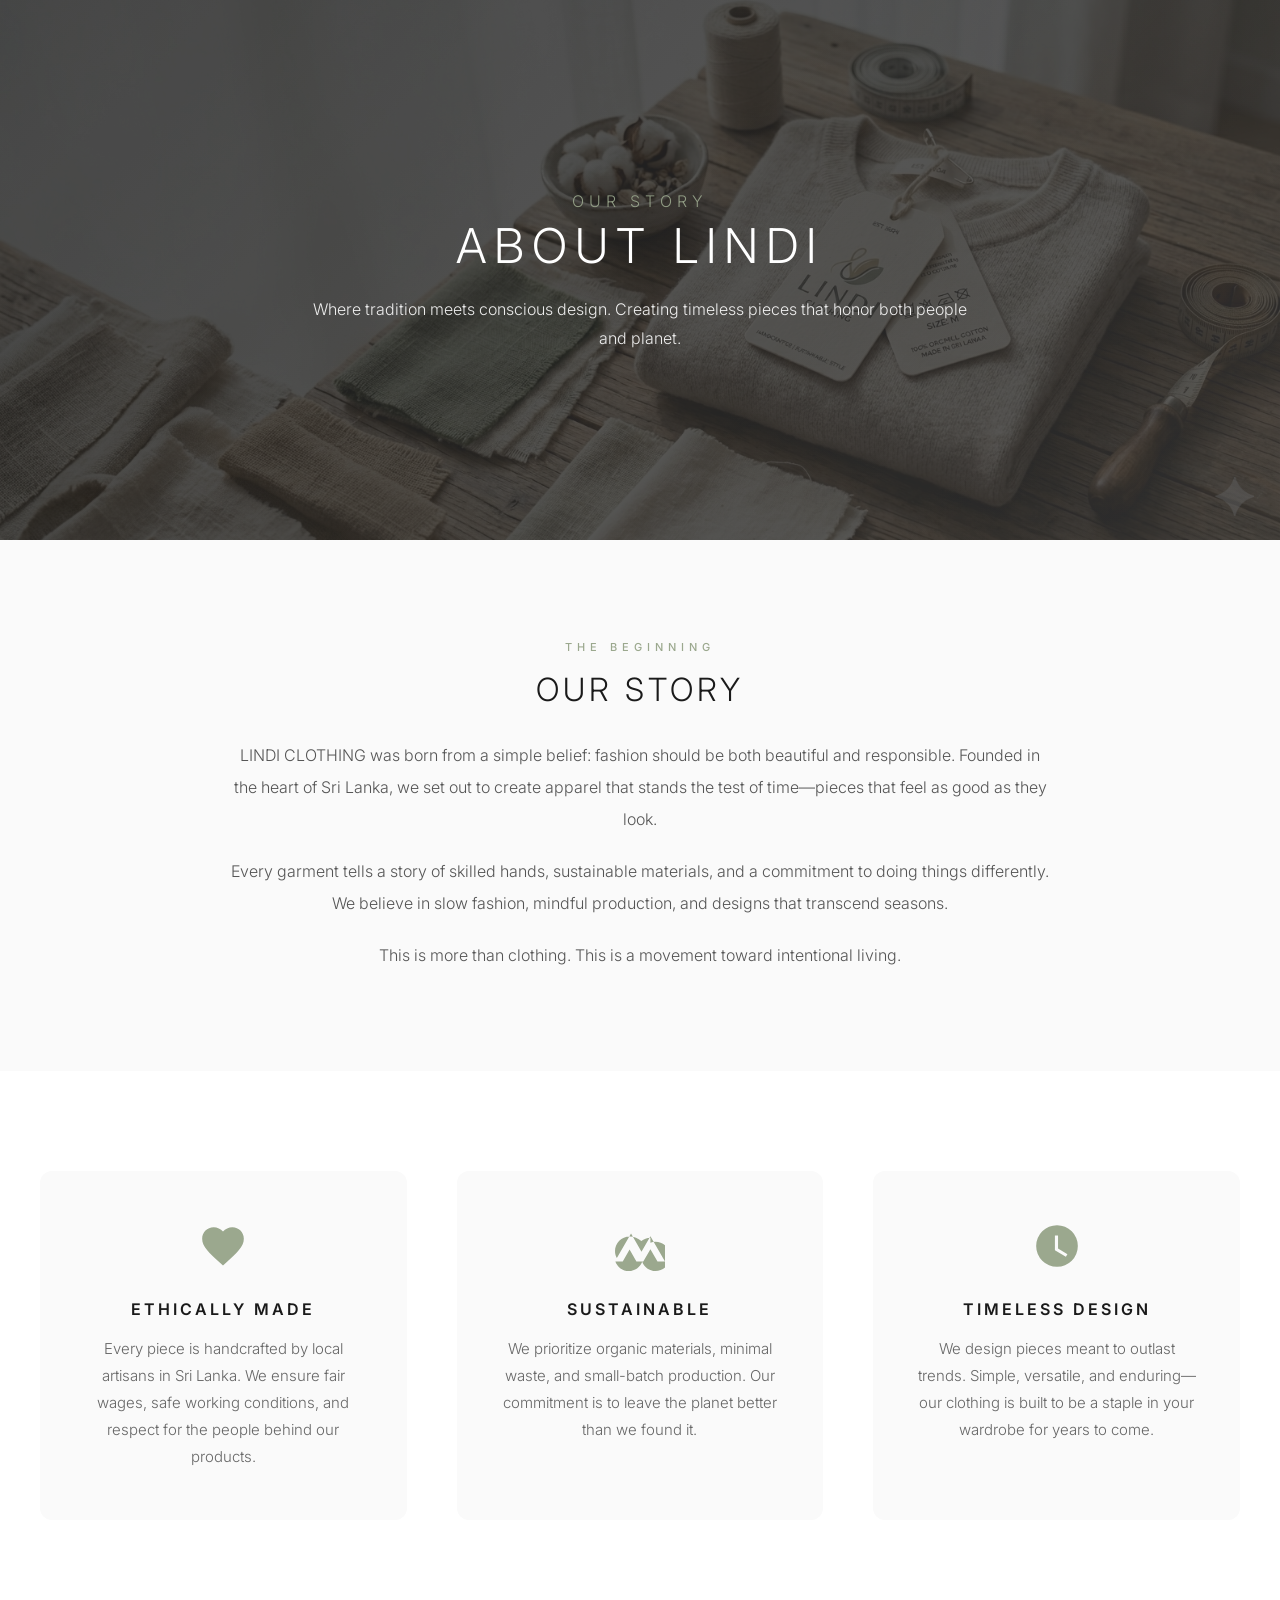
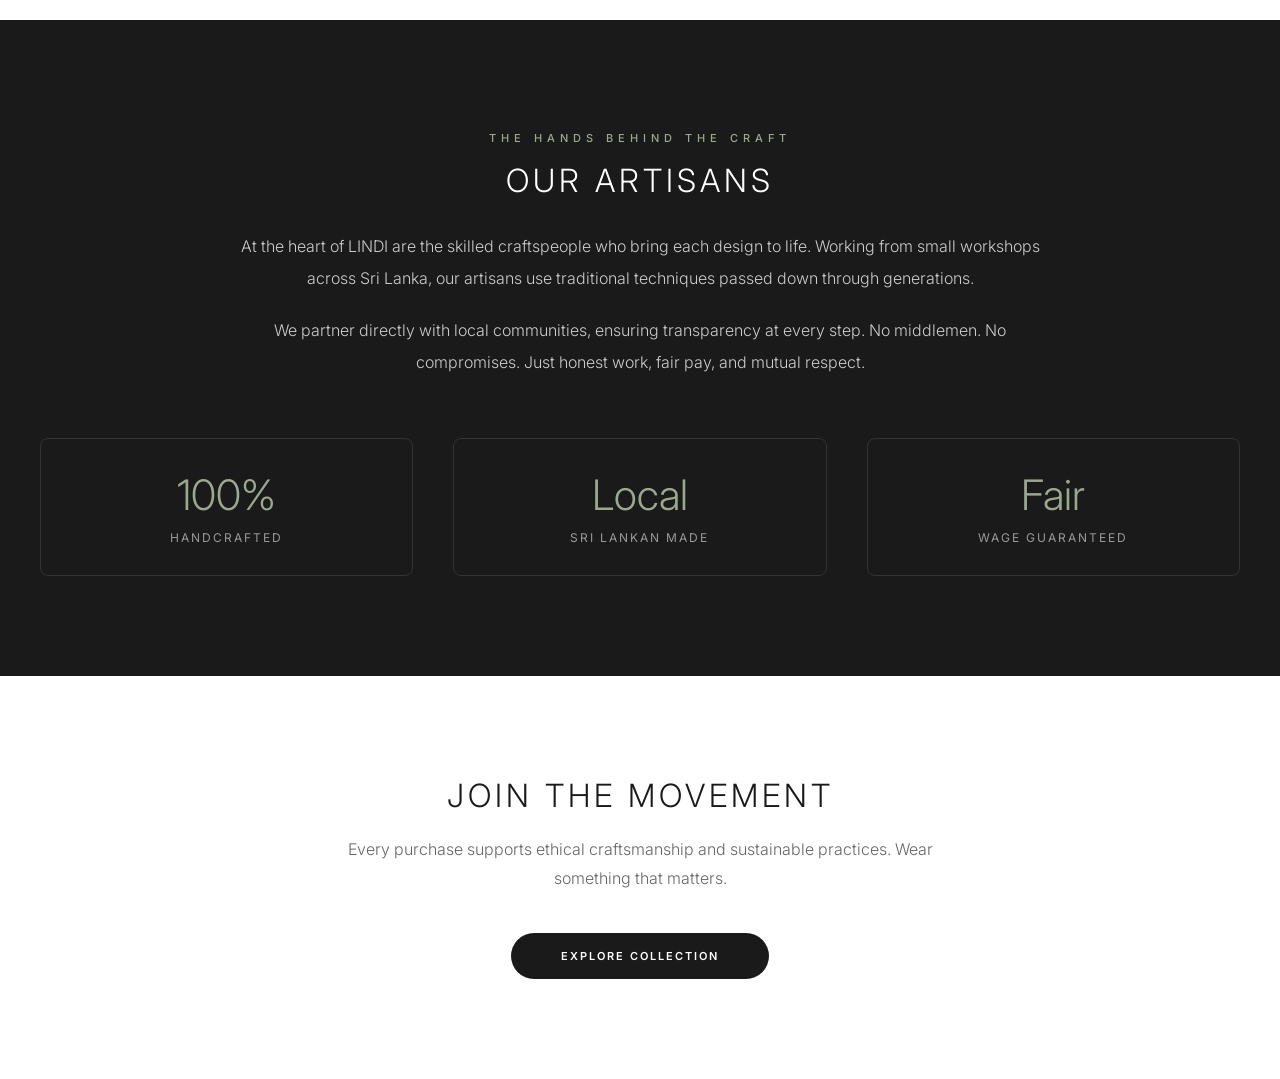
==== commit 0fedb091: "Update about.html" ====
--- a/about.html
+++ b/about.html
@@ -5,6 +5,11 @@
   <title>About Us | LINDI CLOTHING</title>
   <meta name="viewport" content="width=device-width, initial-scale=1.0">
   <link rel="icon" type="image/png" href="favicon.png">
+  <meta property="og:title" content="About Us | LINDI CLOTHING">
+  <meta property="og:description" content="Handcrafted sustainable clothing made with purpose in Sri Lanka. Timeless pieces designed to last.">
+  <meta property="og:image" content="hero.png">
+  <meta property="og:type" content="website">
+  <script src="components.js" defer></script>
   <link href="https://fonts.googleapis.com/css2?family=Inter:wght@300;400;500;600;700&display=swap" rel="stylesheet">
   <style>
     *, *::before, *::after { box-sizing: border-box; }
@@ -438,24 +443,8 @@
 </head>
 <body>
 
-<!-- NAVIGATION -->
-<nav id="nav">
-  <a href="index.html" class="logo-container">
-    <img src="logo.png" alt="Lindi Logo" class="logo-img">
-    <span class="brand-name">LINDI</span>
-  </a>
-  <div class="nav-links">
-    <a href="index.html" class="nav-link">Home</a>
-    <a href="shop.html" class="nav-link">Shop</a>
-    <a href="about.html" class="nav-link">About</a>
-    <a href="shop.html" class="nav-link nav-cta">Shop Now</a>
-  </div>
-  <button class="mobile-menu-btn">
-    <span></span>
-    <span></span>
-    <span></span>
-  </button>
-</nav>
+<!-- NAVIGATION & MOBILE MENU-->
+<site-header></site-header>
 
 <!-- HERO -->
 <section class="about-hero">
@@ -533,43 +522,7 @@
 </section>
 
 <!-- FOOTER -->
-<footer>
-  <div class="footer-content">
-    <div class="footer-brand">
-      <h3>LINDI</h3>
-      <p>Handcrafted sustainable clothing made with purpose in Sri Lanka. Quality pieces designed to last.</p>
-      <div class="social-links">
-        <a href="#" aria-label="Instagram"><svg viewBox="0 0 24 24"><path d="M7.8 2h8.4C19.4 2 22 4.6 22 7.8v8.4a5.8 5.8 0 0 1-5.8 5.8H7.8C4.6 22 2 19.4 2 16.2V7.8A5.8 5.8 0 0 1 7.8 2m-.2 2A3.6 3.6 0 0 0 4 7.6v8.8C4 18.39 5.61 20 7.6 20h8.8a3.6 3.6 0 0 0 3.6-3.6V7.6C20 5.61 18.39 4 16.4 4H7.6m9.65 1.5a1.25 1.25 0 0 1 1.25 1.25A1.25 1.25 0 0 1 17.25 8 1.25 1.25 0 0 1 16 6.75a1.25 1.25 0 0 1 1.25-1.25M12 7a5 5 0 0 1 5 5 5 5 0 0 1-5 5 5 5 0 0 1-5-5 5 5 0 0 1 5-5m0 2a3 3 0 0 0-3 3 3 3 0 0 0 3 3 3 3 0 0 0 3-3 3 3 0 0 0-3-3z"/></svg></a>
-        <a href="#" aria-label="Facebook"><svg viewBox="0 0 24 24"><path d="M12 2.04C6.5 2.04 2 6.53 2 12.06C2 17.06 5.66 21.21 10.44 21.96V14.96H7.9V12.06H10.44V9.85C10.44 7.34 11.93 5.96 14.22 5.96C15.31 5.96 16.45 6.15 16.45 6.15V8.62H15.19C13.95 8.62 13.56 9.39 13.56 10.18V12.06H16.34L15.89 14.96H13.56V21.96A10 10 0 0 0 22 12.06C22 6.53 17.5 2.04 12 2.04Z"/></svg></a>
-        <a href="https://wa.me/94725050456" aria-label="WhatsApp"><svg viewBox="0 0 24 24"><path d="M17.472 14.382c-.297-.149-1.758-.867-2.03-.967-.273-.099-.471-.148-.67.15-.197.297-.767.966-.94 1.164-.173.199-.347.223-.644.075-.297-.15-1.255-.463-2.39-1.475-.883-.788-1.48-1.761-1.653-2.059-.173-.297-.018-.458.13-.606.134-.133.298-.347.446-.52.149-.174.198-.298.298-.497.099-.198.05-.371-.025-.52-.075-.149-.669-1.612-.916-2.207-.242-.579-.487-.5-.669-.51-.173-.008-.371-.01-.57-.01-.198 0-.52.074-.792.372-.272.297-1.04 1.016-1.04 2.479 0 1.462 1.065 2.875 1.213 3.074.149.198 2.096 3.2 5.077 4.487.709.306 1.262.489 1.694.625.712.227 1.36.195 1.871.118.571-.085 1.758-.719 2.006-1.413.248-.694.248-1.289.173-1.413-.074-.124-.272-.198-.57-.347m-5.421 7.403h-.004a9.87 9.87 0 01-5.031-1.378l-.361-.214-3.741.982.998-3.648-.235-.374a9.86 9.86 0 01-1.51-5.26c.001-5.45 4.436-9.884 9.888-9.884 2.64 0 5.122 1.03 6.988 2.898a9.825 9.825 0 012.893 6.994c-.003 5.45-4.437 9.884-9.885 9.884m8.413-18.297A11.815 11.815 0 0012.05 0C5.495 0 .16 5.335.157 11.892c0 2.096.547 4.142 1.588 5.945L.057 24l6.305-1.654a11.882 11.882 0 005.683 1.448h.005c6.554 0 11.89-5.335 11.893-11.893a11.821 11.821 0 00-3.48-8.413z"/></svg></a>
-      </div>
-    </div>
-    <div class="footer-section">
-      <h4>Shop</h4>
-      <a href="shop.html">All Products</a>
-      <a href="shop.html">Tees</a>
-      <a href="shop.html">Hoodies</a>
-      <a href="shop.html">Bottoms</a>
-    </div>
-    <div class="footer-section">
-      <h4>About</h4>
-      <a href="about.html">Our Story</a>
-      <a href="about.html">Sustainability</a>
-      <a href="about.html">Artisans</a>
-      <a href="about.html">Contact</a>
-    </div>
-    <div class="footer-section">
-      <h4>Support</h4>
-      <a href="#">Size Guide</a>
-      <a href="#">Shipping</a>
-      <a href="#">Returns</a>
-      <a href="#">FAQ</a>
-    </div>
-  </div>
-  <div class="footer-bottom">
-    <p>&copy; 2026 LINDI CLOTHING — Handcrafted in Sri Lanka</p>
-  </div>
-</footer>
+<site-footer></site-footer>
 
 <script>
   // Scroll effect on nav
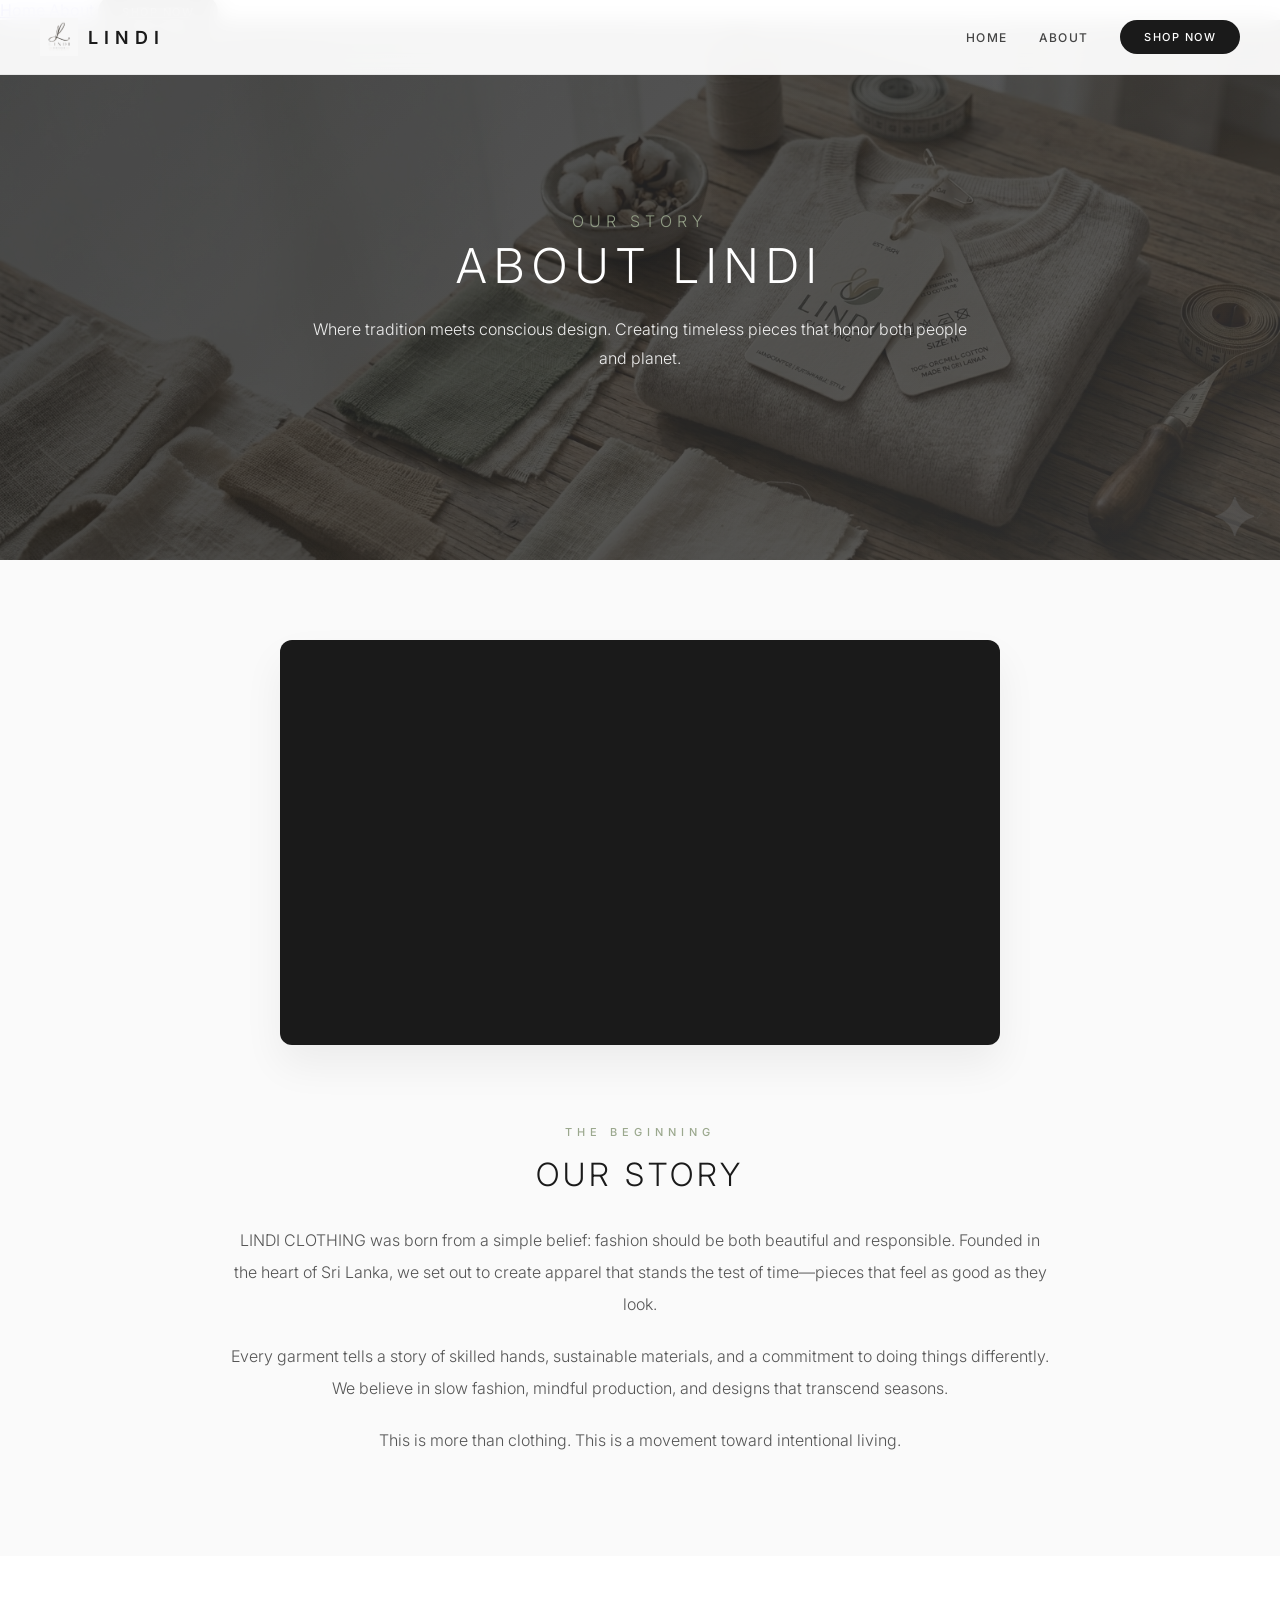
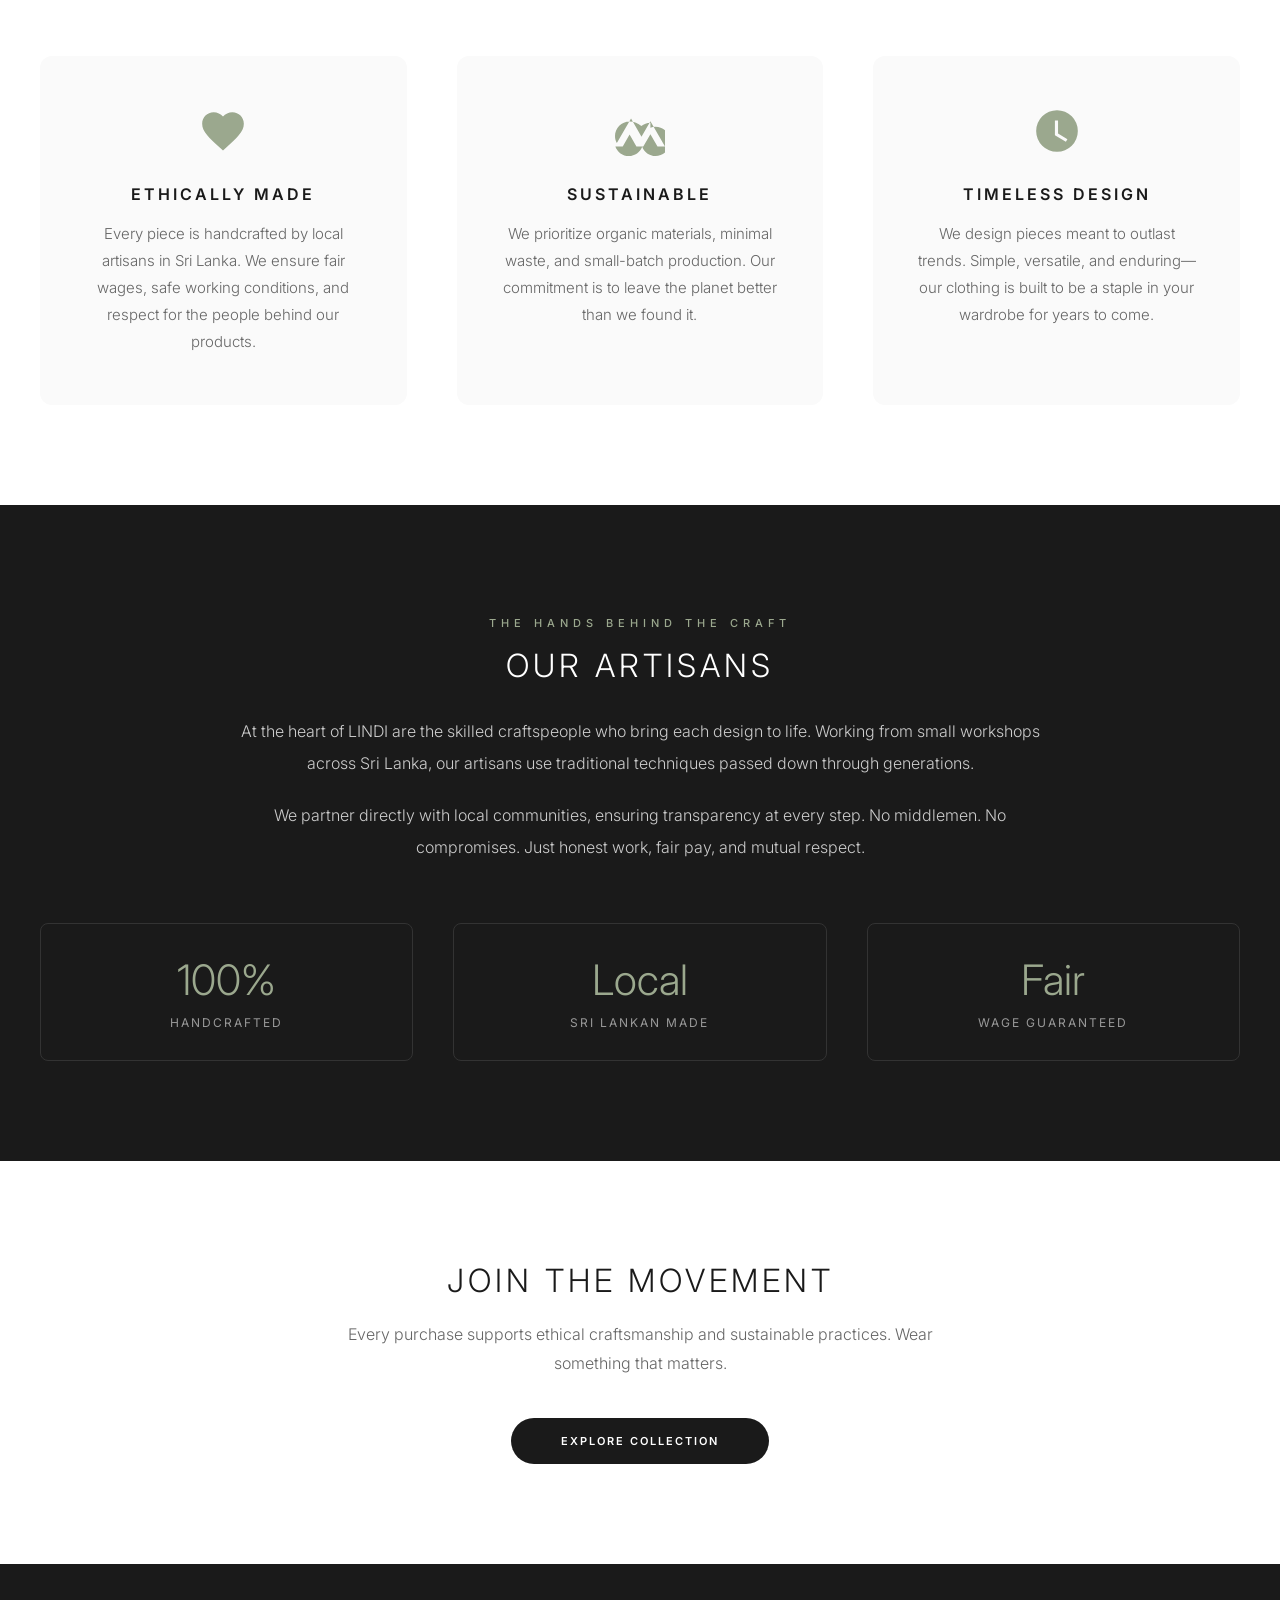
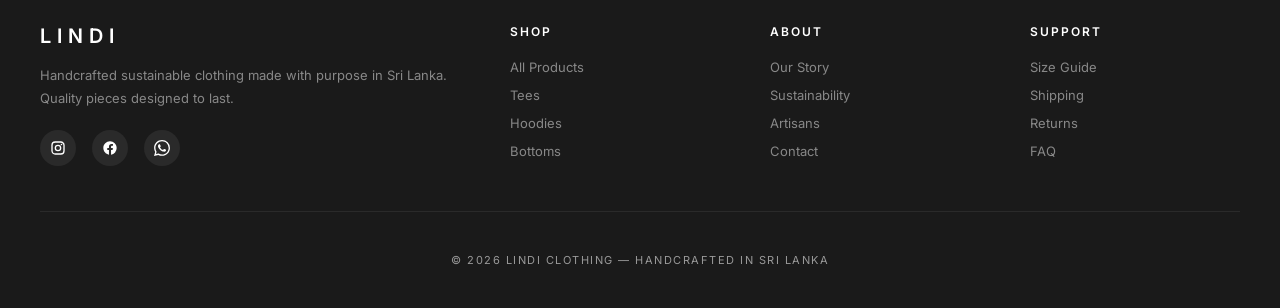
==== commit 8bba18fc: "Update about.html" ====
--- a/about.html
+++ b/about.html
@@ -166,10 +166,35 @@
       margin: 0;
     }
 
+    /* --- VIDEO SECTION --- */
+    .video-section {
+      max-width: 800px;
+      margin: 80px auto 0;
+      padding: 0 40px;
+      text-align: center;
+    }
+    .video-container {
+      position: relative;
+      width: 100%;
+      padding-top: 56.25%; /* 16:9 Aspect Ratio */
+      background: #1a1a1a;
+      border-radius: 12px;
+      overflow: hidden;
+      box-shadow: 0 20px 40px rgba(0,0,0,0.06);
+    }
+    .video-container iframe {
+      position: absolute;
+      top: 0;
+      left: 0;
+      width: 100%;
+      height: 100%;
+      border: none;
+    }
+
     /* --- STORY SECTION --- */
     .story-section {
       max-width: 900px;
-      margin: 100px auto;
+      margin: 80px auto 100px;
       padding: 0 40px;
       text-align: center;
     }
@@ -432,8 +457,9 @@
       nav { padding: 15px 20px; }
       .about-hero { height: 50vh; }
       .about-hero h1 { font-size: 32px; letter-spacing: 4px; }
+      .video-section { margin: 40px auto 0; padding: 0 20px; }
       .section-title { font-size: 24px; }
-      .story-section { margin: 60px auto; padding: 0 20px; }
+      .story-section { margin: 40px auto 60px; padding: 0 20px; }
       .values-section { padding: 60px 20px; }
       .artisans-section { padding: 60px 20px; }
       .cta-section { padding: 60px 20px; }
@@ -452,6 +478,13 @@
     <p class="about-hero-eyebrow">Our Story</p>
     <h1>About Lindi</h1>
     <p>Where tradition meets conscious design. Creating timeless pieces that honor both people and planet.</p>
+  </div>
+</section>
+
+<!-- EMBEDDED VIDEO -->
+<section class="video-section">
+  <div class="video-container">
+    <iframe src="https://www.facebook.com/plugins/video.php?height=314&href=https%3A%2F%2Fwww.facebook.com%2Freel%2F4186209594960542%2F&show_text=false&width=560&t=0" scrolling="no" frameborder="0" allowfullscreen="true" allow="autoplay; clipboard-write; encrypted-media; picture-in-picture; web-share"></iframe>
   </div>
 </section>
 
@@ -528,10 +561,12 @@
   // Scroll effect on nav
   window.addEventListener('scroll', () => {
     const nav = document.getElementById('nav');
-    if (window.scrollY > 50) {
-      nav.classList.add('scrolled');
-    } else {
-      nav.classList.remove('scrolled');
+    if (nav) {
+      if (window.scrollY > 50) {
+        nav.classList.add('scrolled');
+      } else {
+        nav.classList.remove('scrolled');
+      }
     }
   });
 </script>
